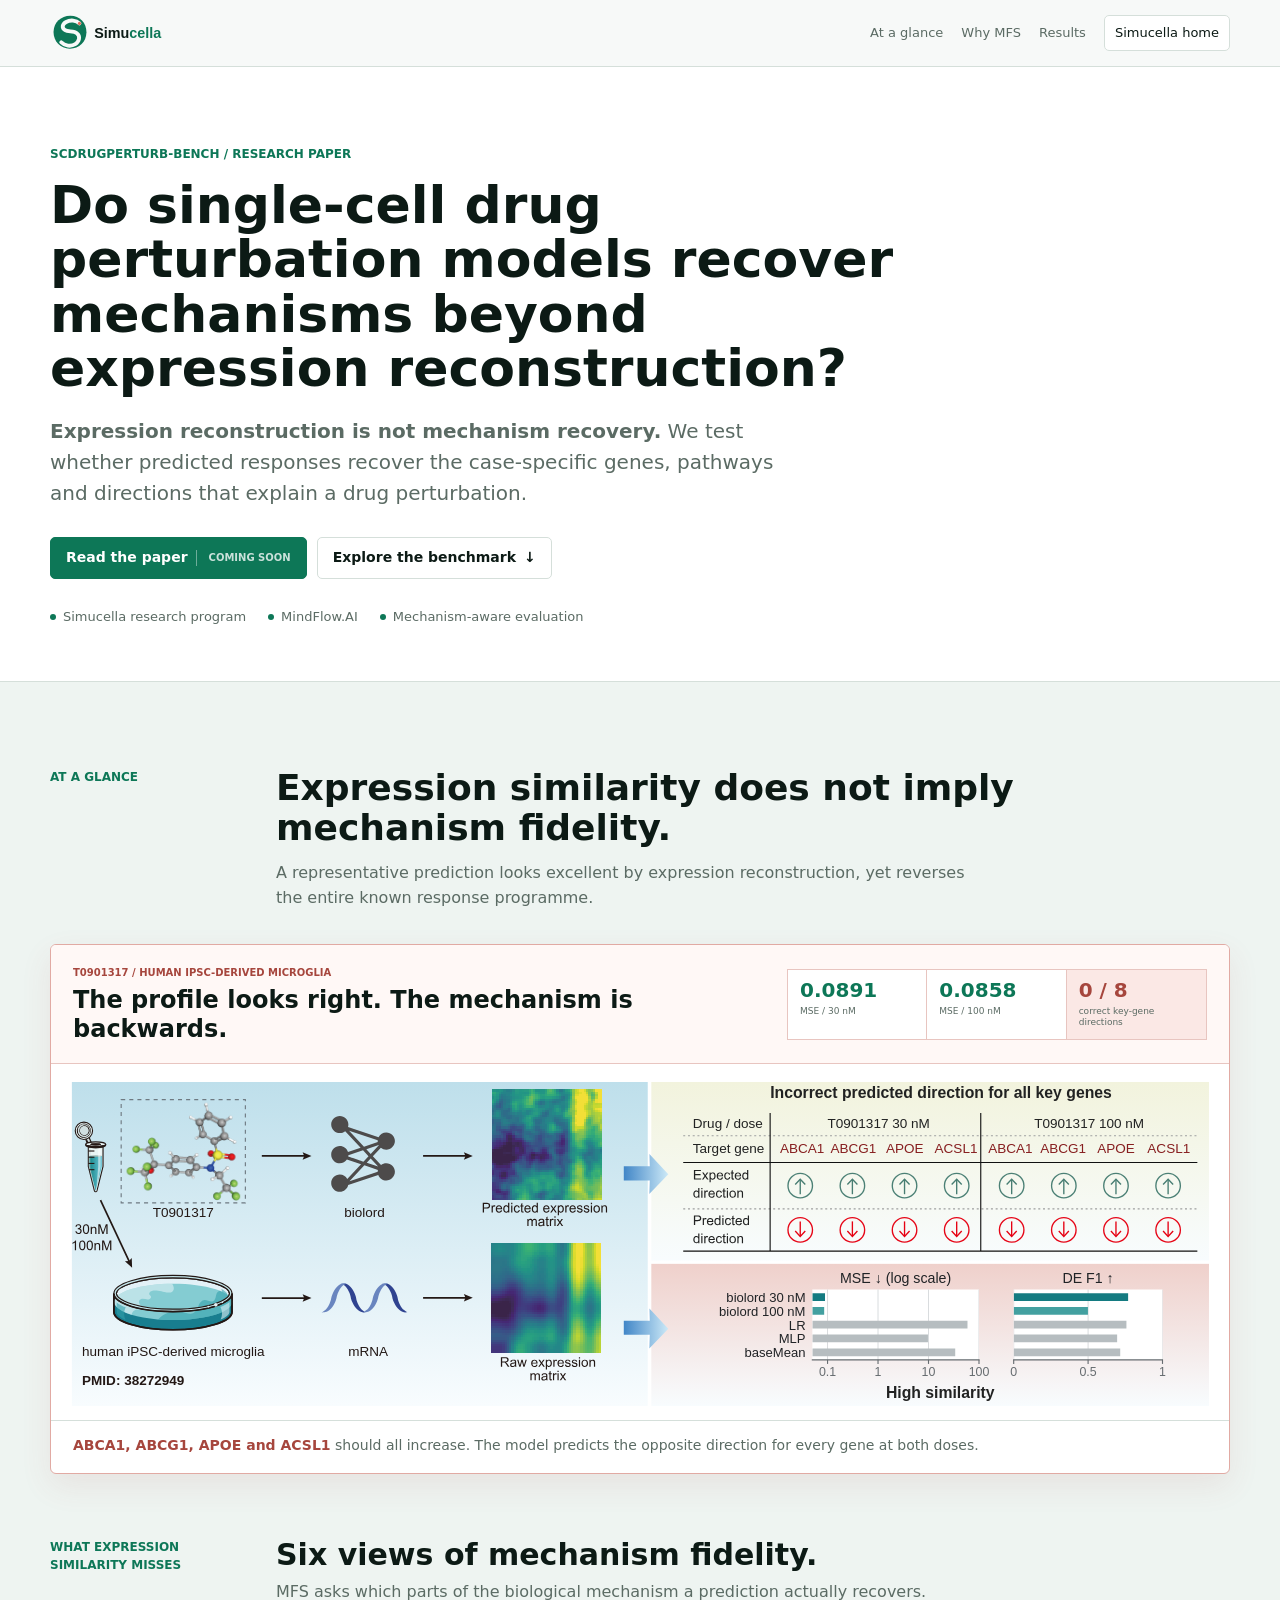
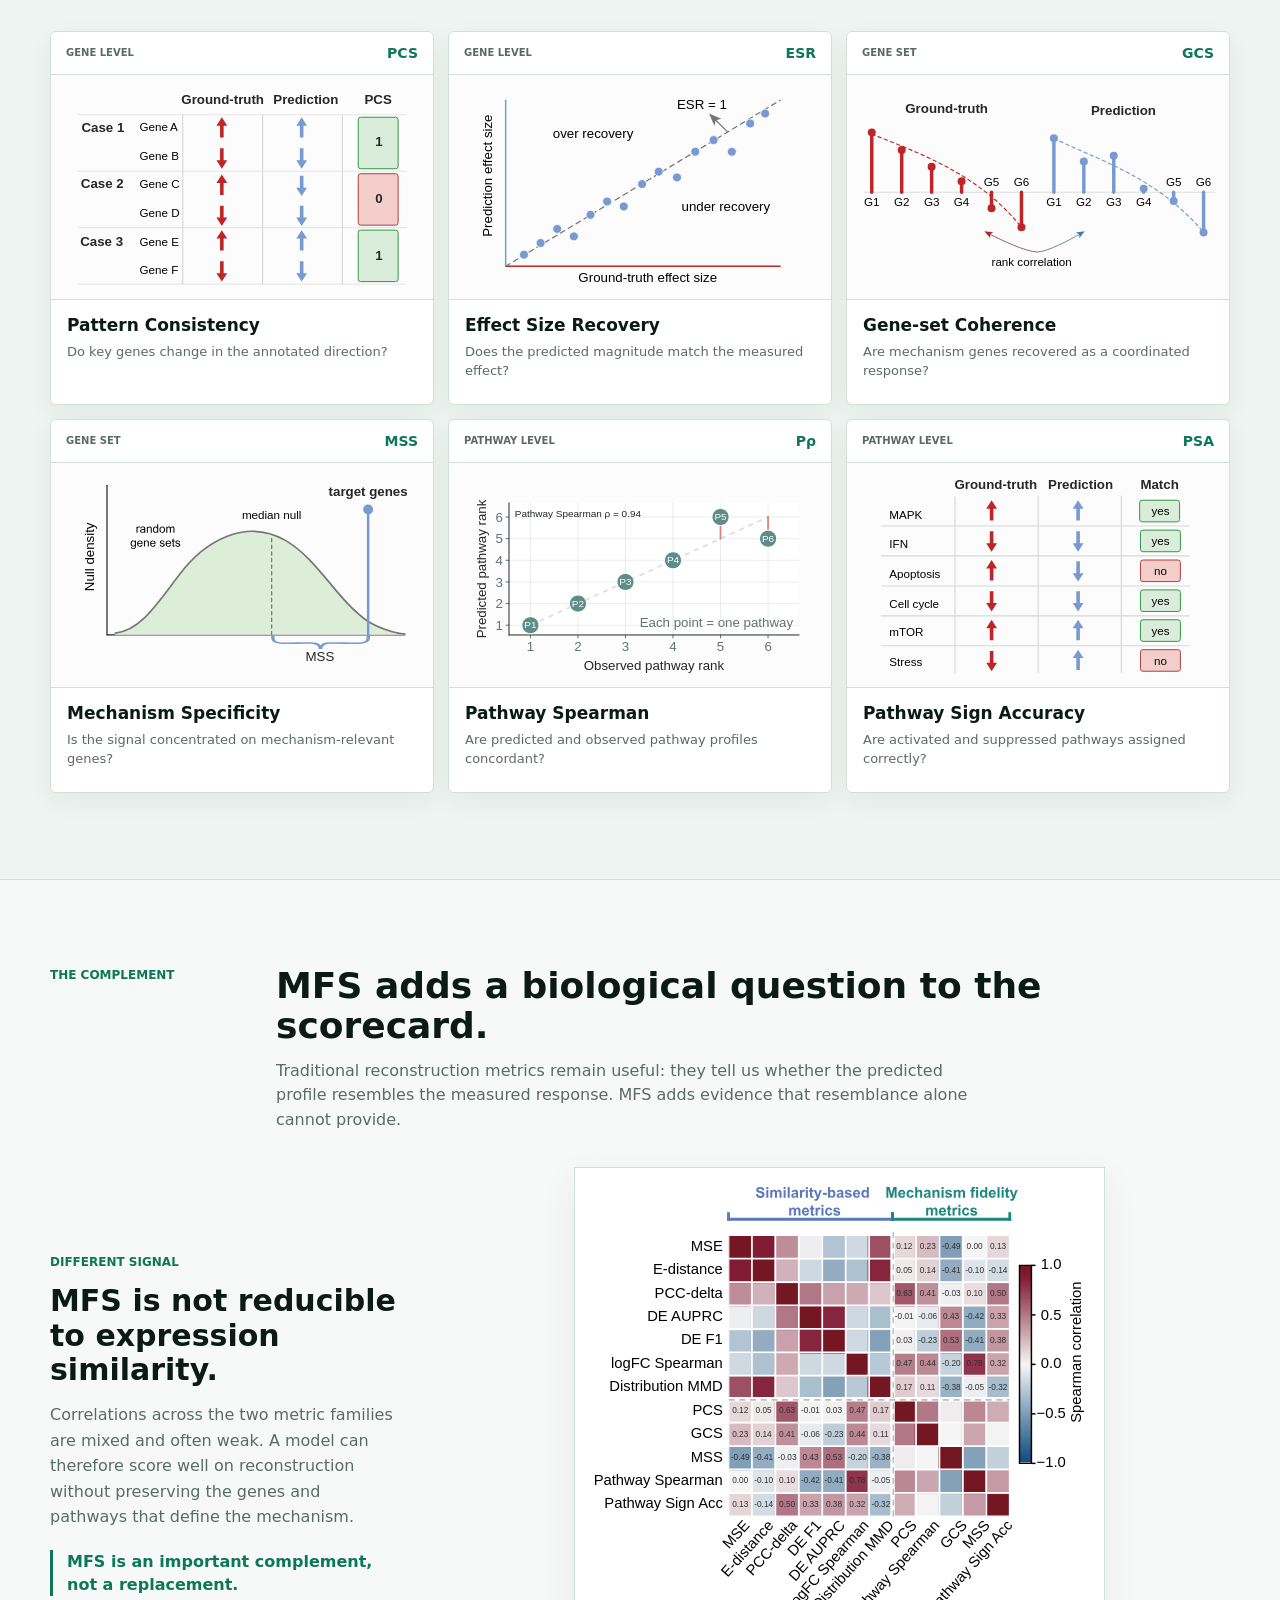
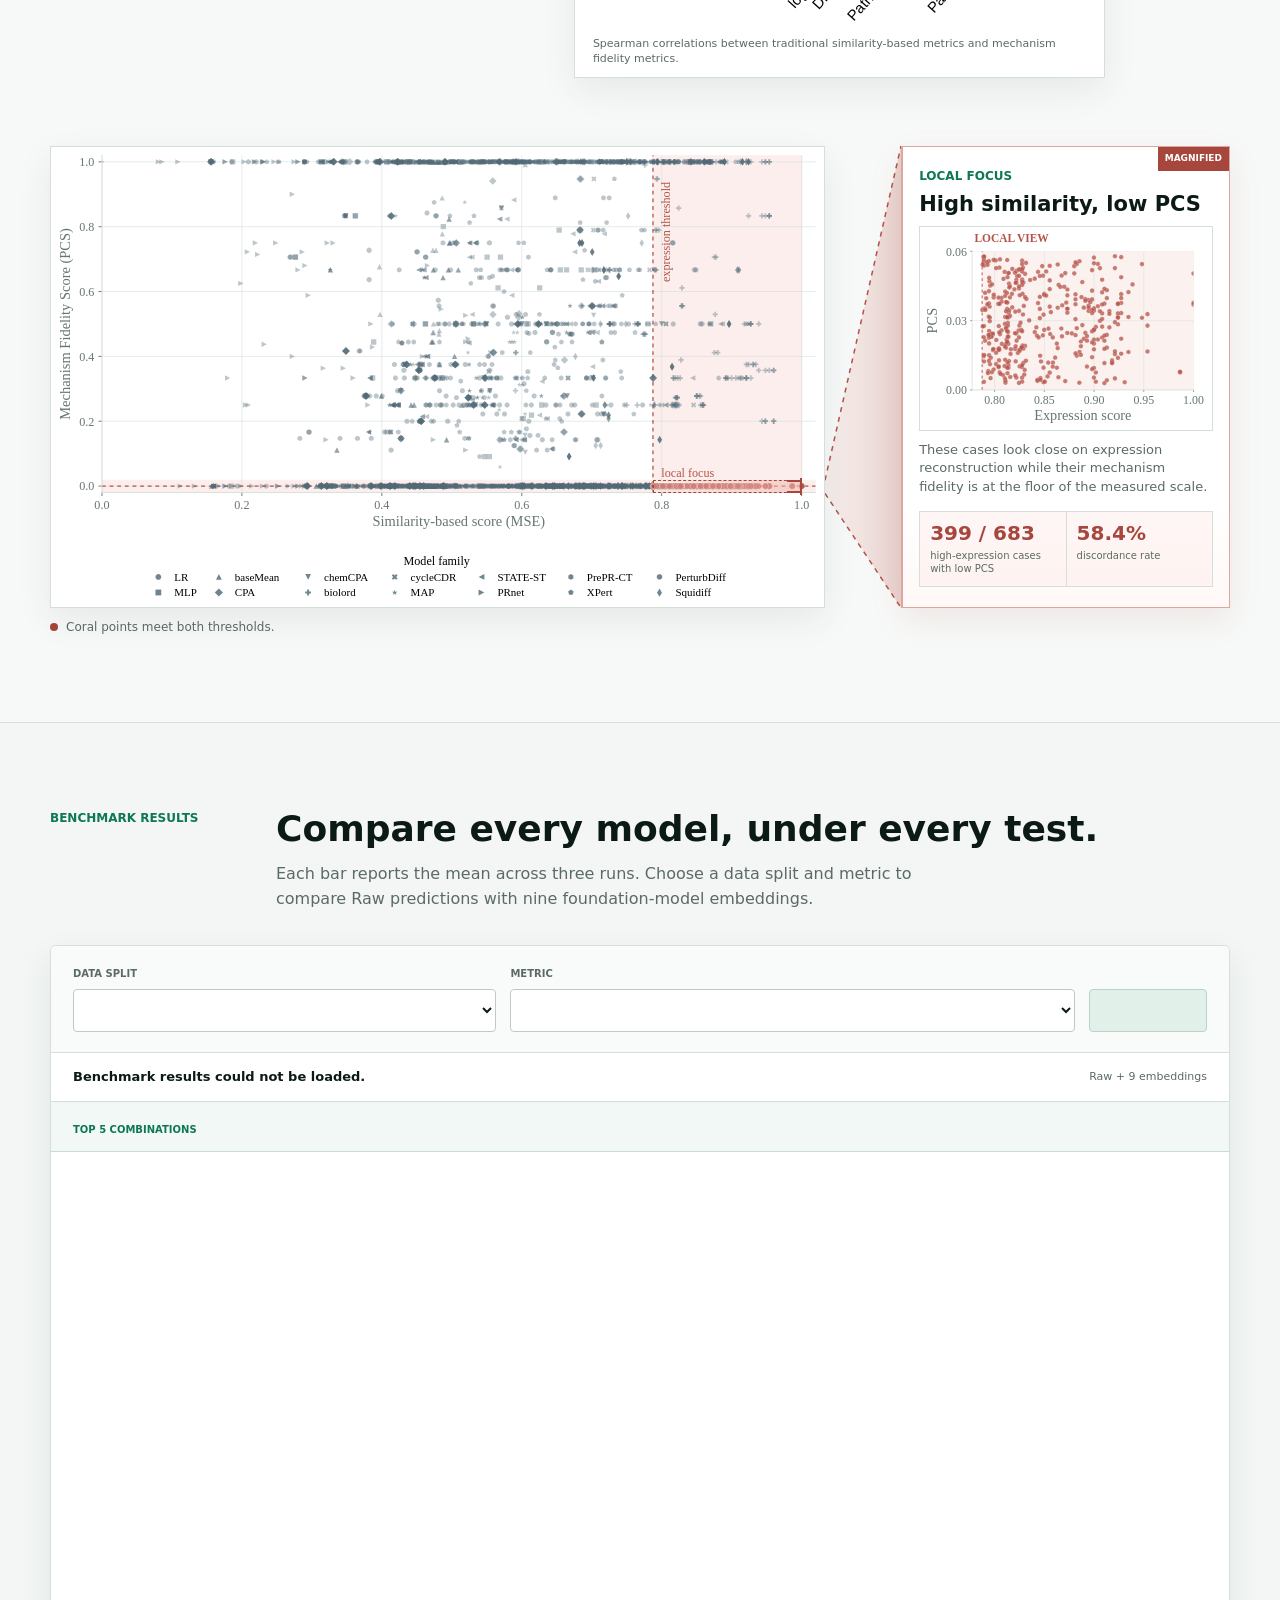
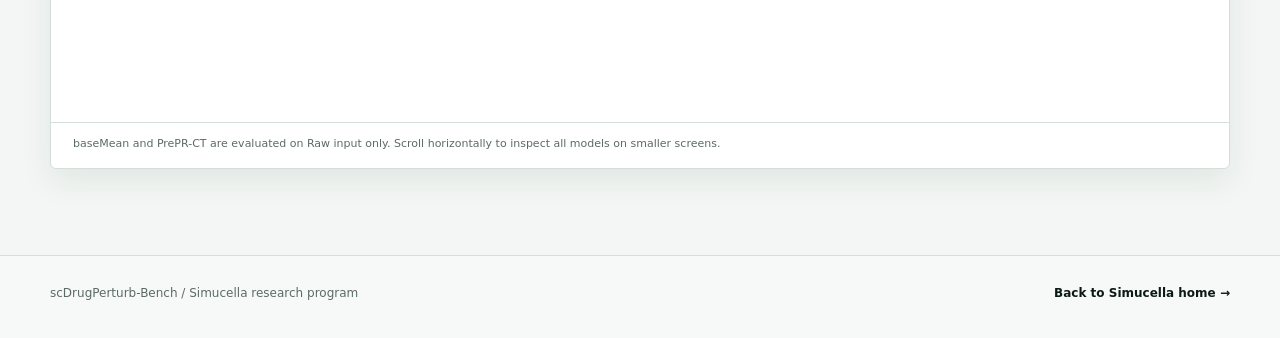
==== paper.html @ fc34762f "Update benchmark data sources" ====
<!doctype html>
<html lang="en">
<head>
  <meta charset="utf-8">
  <meta name="viewport" content="width=device-width, initial-scale=1">
  <meta name="description" content="scDrugPerturb-Bench tests whether single-cell drug perturbation models recover mechanisms beyond expression reconstruction.">
  <meta property="og:title" content="scDrugPerturb-Bench | Simucella">
  <meta property="og:description" content="Expression reconstruction is not mechanism recovery.">
  <meta property="og:image" content="assets/pcs-mse-main.png">
  <title>scDrugPerturb-Bench | Simucella</title>
  <link rel="stylesheet" href="paper.css?v=20260812-2">
</head>
<body>
  <a class="paper-skip" href="#paper-main">Skip to content</a>
  <header class="paper-header">
    <nav class="paper-nav" aria-label="Paper navigation">
      <a class="paper-brand" href="index.html"><img class="paper-logo" src="assets/simucella-logo.svg" alt="Simucella"></a>
      <button class="paper-menu" type="button" aria-label="Open navigation" aria-expanded="false"><span></span></button>
      <div class="paper-nav-links">
        <a href="#benchmark">At a glance</a>
        <a href="#complement">Why MFS</a>
        <a href="#results">Results</a>
        <a class="paper-home" href="index.html">Simucella home</a>
      </div>
    </nav>
  </header>

  <main id="paper-main">
    <section class="paper-hero">
      <div class="paper-hero-inner">
        <div class="paper-eyebrow">scDrugPerturb-Bench / Research paper</div>
        <h1>Do single-cell drug perturbation models recover mechanisms beyond expression reconstruction?</h1>
        <p class="paper-deck"><strong>Expression reconstruction is not mechanism recovery.</strong> We test whether predicted responses recover the case-specific genes, pathways and directions that explain a drug perturbation.</p>
        <div class="paper-hero-actions">
          <span class="paper-action paper-action-primary paper-action-pending" aria-disabled="true"><span>Read the paper</span><small>Coming soon</small></span>
          <a class="paper-action" href="#benchmark">Explore the benchmark <span aria-hidden="true">&darr;</span></a>
        </div>
        <div class="paper-hero-meta" aria-label="Project metadata"><span>Simucella research program</span><span>MindFlow.AI</span><span>Mechanism-aware evaluation</span></div>
      </div>
    </section>

    <section class="paper-section paper-section-alt" id="benchmark">
      <div class="paper-container">
        <div class="paper-section-head">
          <div class="paper-kicker">At a glance</div>
          <div><h2>Expression similarity does not imply mechanism fidelity.</h2><p>A representative prediction looks excellent by expression reconstruction, yet reverses the entire known response programme.</p></div>
        </div>
        <article class="paper-case-study">
          <div class="paper-case-verdict">
            <div><span class="paper-case-label">T0901317 / human iPSC-derived microglia</span><h3>The profile looks right. The mechanism is backwards.</h3></div>
            <div class="paper-case-numbers" aria-label="Case metrics">
              <div><strong>0.0891</strong><span>MSE / 30 nM</span></div>
              <div><strong>0.0858</strong><span>MSE / 100 nM</span></div>
              <div class="paper-case-failure"><strong>0 / 8</strong><span>correct key-gene directions</span></div>
            </div>
          </div>
          <div class="paper-case-media paper-case-media-wide"><img src="assets/case.svg?v=20260812-4" alt="T0901317 case study showing low MSE despite reversed predictions for ABCA1, ABCG1, APOE and ACSL1 at two doses." loading="eager"></div>
          <div class="paper-case-media-mobile" aria-hidden="true">
            <svg viewBox="0 0 225 142.8707" role="img"><image href="assets/case.svg?v=20260812-4" width="504.8356" height="142.8707"/></svg>
            <svg viewBox="220 0 284.8356 79" role="img"><image href="assets/case.svg?v=20260812-4" width="504.8356" height="142.8707"/></svg>
            <svg viewBox="220 72 284.8356 70.8707" role="img"><image href="assets/case.svg?v=20260812-4" width="504.8356" height="142.8707"/></svg>
          </div>
          <p class="paper-case-conclusion"><strong>ABCA1, ABCG1, APOE and ACSL1</strong> should all increase. The model predicts the opposite direction for every gene at both doses.</p>
        </article>
        <div class="paper-metric-intro">
          <span class="paper-kicker">What expression similarity misses</span>
          <div><h2>Six views of mechanism fidelity.</h2><p>MFS asks which parts of the biological mechanism a prediction actually recovers.</p></div>
        </div>
        <div class="paper-metric-grid" aria-label="Mechanism Fidelity Score components">
          <article class="paper-metric-card">
            <div class="paper-metric-head"><span>Gene level</span><strong>PCS</strong></div>
            <div class="paper-metric-figure"><img src="assets/PCS.svg?v=20260813-1" alt="Principle diagram for Pattern Consistency Score." loading="eager"></div>
            <div class="paper-metric-copy"><h3>Pattern Consistency</h3><p>Do key genes change in the annotated direction?</p></div>
          </article>
          <article class="paper-metric-card">
            <div class="paper-metric-head"><span>Gene level</span><strong>ESR</strong></div>
            <div class="paper-metric-figure"><img src="assets/ESR.svg?v=20260813-1" alt="Principle diagram for Effect Size Recovery." loading="eager"></div>
            <div class="paper-metric-copy"><h3>Effect Size Recovery</h3><p>Does the predicted magnitude match the measured effect?</p></div>
          </article>
          <article class="paper-metric-card">
            <div class="paper-metric-head"><span>Gene set</span><strong>GCS</strong></div>
            <div class="paper-metric-figure"><img src="assets/GCS.svg?v=20260813-1" alt="Principle diagram for Gene-set Coherence Score." loading="eager"></div>
            <div class="paper-metric-copy"><h3>Gene-set Coherence</h3><p>Are mechanism genes recovered as a coordinated response?</p></div>
          </article>
          <article class="paper-metric-card">
            <div class="paper-metric-head"><span>Gene set</span><strong>MSS</strong></div>
            <div class="paper-metric-figure"><img src="assets/MSS.svg?v=20260813-1" alt="Principle diagram for Mechanism Specificity Score." loading="lazy"></div>
            <div class="paper-metric-copy"><h3>Mechanism Specificity</h3><p>Is the signal concentrated on mechanism-relevant genes?</p></div>
          </article>
          <article class="paper-metric-card">
            <div class="paper-metric-head"><span>Pathway level</span><strong>P&rho;</strong></div>
            <div class="paper-metric-figure"><img src="assets/Pathway_Sign_Accuracy.svg?v=20260813-1" alt="Principle diagram for Pathway Spearman correlation." loading="lazy"></div>
            <div class="paper-metric-copy"><h3>Pathway Spearman</h3><p>Are predicted and observed pathway profiles concordant?</p></div>
          </article>
          <article class="paper-metric-card">
            <div class="paper-metric-head"><span>Pathway level</span><strong>PSA</strong></div>
            <div class="paper-metric-figure"><img src="assets/Pathway_Spearman.svg?v=20260813-1" alt="Principle diagram for Pathway Sign Accuracy." loading="lazy"></div>
            <div class="paper-metric-copy"><h3>Pathway Sign Accuracy</h3><p>Are activated and suppressed pathways assigned correctly?</p></div>
          </article>
        </div>
      </div>
    </section>

    <section class="paper-section" id="complement">
      <div class="paper-container">
        <div class="paper-section-head"><div class="paper-kicker">The complement</div><div><h2>MFS adds a biological question to the scorecard.</h2><p>Traditional reconstruction metrics remain useful: they tell us whether the predicted profile resembles the measured response. MFS adds evidence that resemblance alone cannot provide.</p></div></div>
        <div class="paper-correlation-evidence">
          <div class="paper-correlation-copy">
            <span class="paper-kicker">Different signal</span>
            <h3>MFS is not reducible to expression similarity.</h3>
            <p>Correlations across the two metric families are mixed and often weak. A model can therefore score well on reconstruction without preserving the genes and pathways that define the mechanism.</p>
            <strong>MFS is an important complement, not a replacement.</strong>
          </div>
          <figure class="paper-correlation-figure">
            <img src="assets/fig2c.svg?v=20260812-1" alt="Spearman correlation matrix comparing seven similarity-based metrics with five mechanism fidelity metrics." loading="eager">
            <figcaption>Spearman correlations between traditional similarity-based metrics and mechanism fidelity metrics.</figcaption>
          </figure>
        </div>
        <div class="paper-argument-visual">
          <div class="paper-chart-column">
            <div class="paper-chart-stage">
              <img src="assets/pcs-mse-main.svg" alt="Scatter plot of MSE-derived expression similarity against Mechanism Fidelity Score, with a highlighted high-similarity and low-PCS region." loading="eager">
              <div class="paper-focus-source" aria-hidden="true"></div>
            </div>
          </div>
          <svg class="paper-zoom-connector paper-zoom-connector-wide" viewBox="0 0 76 420" preserveAspectRatio="none" aria-hidden="true">
            <defs><linearGradient id="zoomBridgeWide" x1="0" y1="0" x2="1" y2="0"><stop offset="0" stop-color="#f2b8af" stop-opacity=".16"/><stop offset="1" stop-color="#b65349" stop-opacity=".24"/></linearGradient></defs>
            <path d="M0 304 L76 0 L76 420 L0 316 Z" fill="url(#zoomBridgeWide)"/>
            <path d="M0 304 L76 0 M0 316 L76 420" fill="none" stroke="#b65349" stroke-width="1.5" stroke-dasharray="5 5" vector-effect="non-scaling-stroke"/>
          </svg>
          <svg class="paper-zoom-connector paper-zoom-connector-stacked" viewBox="0 0 420 66" preserveAspectRatio="none" aria-hidden="true">
            <defs><linearGradient id="zoomBridgeStacked" x1="0" y1="0" x2="0" y2="1"><stop offset="0" stop-color="#f2b8af" stop-opacity=".16"/><stop offset="1" stop-color="#b65349" stop-opacity=".24"/></linearGradient></defs>
            <path d="M327 0 L0 66 L420 66 L408 0 Z" fill="url(#zoomBridgeStacked)"/>
            <path d="M327 0 L0 66 M408 0 L420 66" fill="none" stroke="#b65349" stroke-width="1.5" stroke-dasharray="6 6" vector-effect="non-scaling-stroke"/>
          </svg>
          <aside class="paper-zoom-panel" id="pcs-mse-zoom" aria-label="Local focus view">
            <div class="paper-zoom-head"><div><span class="paper-kicker">Local focus</span><h3>High similarity, low PCS</h3></div></div>
            <img src="assets/pcs-mse-zoom.svg?v=20260811-2" alt="Local view of the highlighted high-similarity and low-PCS cases." loading="lazy">
            <p>These cases look close on expression reconstruction while their mechanism fidelity is at the floor of the measured scale.</p>
            <div class="paper-zoom-metrics" aria-label="Discordance summary">
              <div><strong>399 / 683</strong><span>high-expression cases with low PCS</span></div>
              <div><strong>58.4%</strong><span>discordance rate</span></div>
            </div>
          </aside>
        </div>
        <div class="paper-chart-note"><span class="paper-dot" aria-hidden="true"></span><span>Coral points meet both thresholds.</span></div>
      </div>
    </section>

    <section class="paper-section paper-results-section" id="results">
      <div class="paper-container">
        <div class="paper-section-head">
          <div class="paper-kicker">Benchmark results</div>
          <div><h2>Compare every model, under every test.</h2><p>Each bar reports the mean across three runs. Choose a data split and metric to compare Raw predictions with nine foundation-model embeddings.</p></div>
        </div>
        <div class="paper-results-shell">
          <div class="paper-results-toolbar" aria-label="Benchmark chart controls">
            <label class="paper-results-field" for="paper-results-split"><span>Data split</span><select id="paper-results-split"></select></label>
            <label class="paper-results-field" for="paper-results-metric"><span>Metric</span><select id="paper-results-metric"></select></label>
            <div class="paper-results-direction" id="paper-results-direction" aria-live="polite"></div>
          </div>
          <div class="paper-results-meta">
            <p id="paper-results-status">Loading benchmark results&hellip;</p>
            <span>Raw + 9 embeddings</span>
          </div>
          <div class="paper-results-ranking" aria-live="polite">
            <span class="paper-results-ranking-label">Top 5 combinations</span>
            <ol id="paper-results-top-five"></ol>
          </div>
          <div class="paper-results-scroll" tabindex="0" aria-label="Scrollable benchmark chart">
            <div class="paper-results-chart"><canvas id="paper-results-canvas" role="img" aria-label="Benchmark results grouped bar chart"></canvas></div>
          </div>
          <p class="paper-results-note">baseMean and PrePR-CT are evaluated on Raw input only. Scroll horizontally to inspect all models on smaller screens.</p>
        </div>
      </div>
    </section>
  </main>

  <footer class="paper-footer"><div class="paper-container paper-footer-inner"><span>scDrugPerturb-Bench / Simucella research program</span><a href="index.html">Back to Simucella home &rarr;</a></div></footer>
  <script src="assets/vendor/chart.umd.js"></script>
  <script src="assets/benchmark-results.js"></script>
  <script src="paper.js?v=20260813-5"></script>
</body>
</html>
---- paper.css ----
:root { color-scheme: light; --bg:#f7f9f8; --surface:#fff; --ink:#0c1a15; --muted:#5b6b64; --line:#d5dfda; --green:#0d7757; --green-soft:#e1f0e9; --blue:#2459b8; --blue-soft:#e7efff; --amber:#996000; --amber-soft:#fff1d2; --coral:#a6463d; --coral-soft:#fbe8e5; --shadow:0 12px 32px rgba(23,48,39,.08); }
* { box-sizing:border-box; }
html { scroll-behavior:smooth; }
body { margin:0; background:var(--bg); color:var(--ink); font-family:Inter,ui-sans-serif,system-ui,-apple-system,BlinkMacSystemFont,"Segoe UI",sans-serif; font-size:16px; line-height:1.55; letter-spacing:0; }
img { max-width:100%; }
a { color:inherit; }
button { font:inherit; }
.paper-skip { position:absolute; left:16px; top:-60px; z-index:50; padding:10px 14px; background:var(--ink); color:#fff; border-radius:4px; }
.paper-skip:focus { top:12px; }
.paper-header { position:sticky; top:0; z-index:20; background:rgba(247,249,248,.96); border-bottom:1px solid var(--line); backdrop-filter:blur(12px); }
.paper-nav { width:min(100% - 48px,1180px); min-height:66px; margin:0 auto; display:flex; align-items:center; justify-content:space-between; gap:24px; }
.paper-brand { display:inline-flex; align-items:center; gap:10px; text-decoration:none; white-space:nowrap; }
.paper-logo { display:block; width:auto; height:42px; }
.paper-mark { width:31px; height:31px; display:grid; place-items:center; background:var(--green); color:var(--bg); border-radius:6px; font-weight:700; }
.paper-brand strong { font-size:17px; font-weight:500; }
.paper-brand small { display:block; color:var(--muted); font-size:11px; }
.paper-nav-links { display:flex; align-items:center; gap:18px; color:var(--muted); font-size:13px; }
.paper-nav-links a { text-decoration:none; }
.paper-nav-links a:hover,.paper-nav-links a:focus-visible { color:var(--green); }
.paper-home { border:1px solid var(--line); padding:7px 10px; border-radius:5px; color:var(--ink)!important; background:var(--surface); }
.paper-menu { display:none; width:40px; height:36px; border:1px solid var(--line); border-radius:5px; background:var(--surface); color:var(--ink); cursor:pointer; }
.paper-menu span,.paper-menu::before,.paper-menu::after { content:""; display:block; width:16px; height:1px; margin:3px auto; background:currentColor; }
.paper-hero { border-bottom:1px solid var(--line); background:var(--surface); }
.paper-hero-inner { width:min(100% - 48px,1180px); margin:0 auto; padding:78px 0 54px; }
.paper-eyebrow,.paper-kicker { color:var(--green); font-size:12px; font-weight:700; text-transform:uppercase; }
.paper-hero h1 { max-width:920px; margin:14px 0 20px; font-size:52px; line-height:1.05; font-weight:550; }
.paper-deck { max-width:760px; margin:0; color:var(--muted); font-size:20px; line-height:1.55; }
.paper-hero-actions { display:flex; flex-wrap:wrap; gap:10px; margin-top:28px; }
.paper-action { min-height:42px; display:inline-flex; align-items:center; gap:8px; padding:0 15px; border:1px solid var(--line); border-radius:5px; background:var(--surface); color:var(--ink); text-decoration:none; font-size:14px; font-weight:600; }
.paper-action:hover,.paper-action:focus-visible { border-color:var(--green); color:var(--green); }
.paper-action-primary { border-color:var(--green); background:var(--green); color:#fff; }
.paper-action-primary:hover,.paper-action-primary:focus-visible { background:#096148; color:#fff; }
.paper-action-pending { min-width:190px; justify-content:space-between; cursor:default; }
.paper-action-pending small { padding-left:12px; border-left:1px solid rgba(255,255,255,.4); color:rgba(255,255,255,.78); font-size:10px; font-weight:700; text-transform:uppercase; }
.paper-action-pending:hover { border-color:var(--green); background:var(--green); color:#fff; }
.paper-hero-meta { display:flex; flex-wrap:wrap; gap:8px 22px; margin-top:28px; color:var(--muted); font-size:13px; }
.paper-hero-meta span { display:inline-flex; align-items:center; gap:7px; }
.paper-hero-meta span::before { content:""; width:6px; height:6px; border-radius:50%; background:var(--green); }
.paper-container { width:min(100% - 48px,1180px); margin:0 auto; }
.paper-section { padding:86px 0; border-bottom:1px solid var(--line); }
.paper-section-alt { background:#eef4f1; }
.paper-section-head { display:grid; grid-template-columns:190px minmax(0,1fr); gap:36px; align-items:start; margin-bottom:34px; }
.paper-section-head h2 { margin:0; font-size:36px; line-height:1.12; font-weight:550; }
.paper-section-head p { max-width:700px; margin:12px 0 0; color:var(--muted); }
.paper-case-study { overflow:hidden; border:1px solid #e1aaa3; border-radius:6px; background:var(--surface); box-shadow:0 12px 32px rgba(166,70,61,.09); }
.paper-case-verdict { display:flex; align-items:center; justify-content:space-between; gap:28px; padding:20px 22px; border-bottom:1px solid #e8c5c0; background:#fff8f6; }
.paper-case-label { display:block; color:var(--coral); font-size:10px; font-weight:750; text-transform:uppercase; }
.paper-case-verdict h3 { margin:5px 0 0; font-size:24px; line-height:1.2; font-weight:600; }
.paper-case-numbers { display:grid; grid-template-columns:repeat(3,minmax(92px,1fr)); border:1px solid #e8c5c0; }
.paper-case-numbers > div { min-width:0; padding:10px 12px; border-right:1px solid #e8c5c0; background:#fff; }
.paper-case-numbers > div:last-child { border-right:0; }
.paper-case-numbers strong { display:block; color:var(--green); font-size:20px; line-height:1; font-weight:650; }
.paper-case-numbers span { display:block; margin-top:6px; color:var(--muted); font-size:9px; line-height:1.25; }
.paper-case-numbers .paper-case-failure { background:var(--coral-soft); }
.paper-case-numbers .paper-case-failure strong { color:var(--coral); }
.paper-case-media { padding:18px 20px 14px; background:#fff; }
.paper-case-media img { display:block; width:100%; height:auto; }
.paper-case-media-mobile { display:none; }
.paper-case-conclusion { margin:0; padding:14px 22px 16px; border-top:1px solid var(--line); color:var(--muted); font-size:14px; }
.paper-case-conclusion strong { color:var(--coral); }
.paper-metric-intro { display:grid; grid-template-columns:190px minmax(0,1fr); gap:36px; align-items:start; margin:64px 0 26px; }
.paper-metric-intro h2 { margin:0; font-size:30px; line-height:1.15; font-weight:550; }
.paper-metric-intro p { margin:8px 0 0; color:var(--muted); }
.paper-metric-grid { display:grid; grid-template-columns:repeat(3,minmax(0,1fr)); gap:14px; }
.paper-metric-card { min-width:0; display:flex; flex-direction:column; overflow:hidden; border:1px solid var(--line); border-radius:6px; background:var(--surface); box-shadow:0 8px 24px rgba(23,48,39,.055); }
.paper-metric-head { min-height:43px; display:flex; align-items:center; justify-content:space-between; gap:12px; padding:0 15px; border-bottom:1px solid var(--line); }
.paper-metric-head span { color:var(--muted); font-size:10px; font-weight:700; text-transform:uppercase; }
.paper-metric-head strong { color:var(--green); font-size:14px; line-height:1; }
.paper-metric-figure { height:224px; display:grid; place-items:center; overflow:hidden; padding:10px 14px; background:#fbfcfb; }
.paper-metric-figure img { display:block; width:100%; height:100%; object-fit:contain; }
.paper-metric-copy { min-height:105px; padding:15px 16px 17px; border-top:1px solid var(--line); }
.paper-metric-copy h3 { margin:0; font-size:17px; line-height:1.25; font-weight:600; }
.paper-metric-copy p { margin:7px 0 0; color:var(--muted); font-size:13px; line-height:1.45; }
.paper-correlation-evidence { display:grid; grid-template-columns:minmax(250px,.62fr) minmax(0,1.38fr); gap:48px; align-items:center; margin-bottom:68px; }
.paper-correlation-copy h3 { max-width:410px; margin:10px 0 14px; font-size:30px; line-height:1.16; font-weight:550; }
.paper-correlation-copy p { max-width:430px; margin:0; color:var(--muted); font-size:16px; line-height:1.6; }
.paper-correlation-copy strong { display:block; max-width:430px; margin-top:20px; padding-left:14px; border-left:3px solid var(--green); color:var(--green); font-size:16px; line-height:1.45; }
.paper-correlation-figure { width:68%; min-width:500px; justify-self:center; margin:0; padding:16px 18px 11px; border:1px solid var(--line); background:#fff; box-shadow:var(--shadow); }
.paper-correlation-figure img { display:block; width:100%; max-height:620px; object-fit:contain; }
.paper-correlation-figure figcaption { margin-top:10px; color:var(--muted); font-size:11px; line-height:1.4; }
.paper-lead { max-width:760px; color:var(--muted); font-size:18px; }
.paper-lead strong { color:var(--ink); }
.paper-stats { display:grid; grid-template-columns:repeat(6,minmax(0,1fr)); border-top:1px solid var(--line); border-left:1px solid var(--line); }
.paper-stat { min-height:118px; padding:18px; border-right:1px solid var(--line); border-bottom:1px solid var(--line); background:rgba(255,255,255,.58); }
.paper-stat strong { display:block; color:var(--green); font-size:30px; line-height:1; font-weight:600; }
.paper-stat span { display:block; margin-top:10px; color:var(--muted); font-size:12px; line-height:1.35; }
.paper-figure { position:relative; margin:0; border:1px solid var(--line); background:#fff; box-shadow:var(--shadow); }
.paper-figure img { width:100%; display:block; height:auto; }
.paper-figure figcaption { padding:11px 14px 13px; color:var(--muted); font-size:12px; line-height:1.4; }
.paper-figure-button { position:absolute; top:10px; right:10px; z-index:1; width:34px; height:34px; display:grid; place-items:center; border:1px solid rgba(12,26,21,.16); border-radius:5px; background:rgba(255,255,255,.92); color:var(--ink); cursor:pointer; font-size:21px; line-height:1; }
.paper-figure-button:hover,.paper-figure-button:focus-visible { color:var(--green); border-color:var(--green); }
.paper-figure-grid { display:grid; grid-template-columns:repeat(2,minmax(0,1fr)); gap:18px; }
.paper-figure-grid-wide { grid-template-columns:repeat(3,minmax(0,1fr)); }
.paper-figure-grid-wide .paper-figure:first-child { grid-column:span 2; }
.paper-figure-wide { margin-top:18px; }
.paper-figure-tall img { aspect-ratio:1 / 1.25; object-fit:contain; background:#fff; }
.paper-split { display:grid; grid-template-columns:minmax(0,.88fr) minmax(0,1.12fr); gap:36px; align-items:start; }
.paper-split-reverse { grid-template-columns:minmax(0,1.12fr) minmax(0,.88fr); }
.paper-callout { padding:24px; border-left:3px solid var(--green); background:var(--green-soft); }
.paper-callout strong { display:block; font-size:21px; line-height:1.25; }
.paper-callout p { margin:10px 0 0; color:var(--muted); }
.paper-gene-list { display:flex; flex-wrap:wrap; gap:8px; margin-top:20px; }
.paper-gene-list span { padding:5px 8px; border-radius:4px; background:var(--coral-soft); color:var(--coral); font-size:13px; font-weight:700; }
.paper-note { margin:17px 0 0; color:var(--muted); font-size:13px; }
.paper-facts { display:grid; grid-template-columns:repeat(2,minmax(0,1fr)); gap:12px; margin-top:24px; }
.paper-fact { padding:16px; border:1px solid var(--line); background:var(--surface); }
.paper-fact strong { display:block; color:var(--blue); font-size:25px; line-height:1; }
.paper-fact span { display:block; margin-top:8px; color:var(--muted); font-size:12px; }
.paper-result-list { display:grid; gap:14px; margin:22px 0 0; padding:0; list-style:none; }
.paper-result-list li { position:relative; padding-left:20px; color:var(--muted); }
.paper-result-list li::before { content:""; position:absolute; left:0; top:.62em; width:7px; height:7px; border-radius:50%; background:var(--blue); }
.paper-result-list strong { color:var(--ink); }
.paper-tabs { display:flex; gap:8px; margin-bottom:20px; }
.paper-tab { border:1px solid var(--line); border-radius:5px; padding:9px 13px; background:var(--surface); color:var(--muted); cursor:pointer; font-weight:600; }
.paper-tab[aria-selected="true"] { border-color:var(--green); background:var(--green); color:#fff; }
.paper-tab-panel[hidden] { display:none; }
.paper-landscape { display:grid; grid-template-columns:1fr 1fr; gap:18px; }
.paper-landscape .paper-figure:last-child { grid-column:1 / -1; }
.paper-pending { display:inline-flex; align-items:center; min-height:30px; padding:0 9px; border-radius:4px; background:var(--amber-soft); color:var(--amber); font-size:12px; font-weight:700; }
.paper-limitations { display:grid; grid-template-columns:repeat(3,minmax(0,1fr)); gap:1px; border:1px solid var(--line); background:var(--line); }
.paper-limitation { padding:18px; background:var(--surface); }
.paper-limitation h3 { margin:0 0 8px; font-size:16px; }
.paper-limitation p { margin:0; color:var(--muted); font-size:13px; }
.paper-resources { display:grid; grid-template-columns:repeat(3,minmax(0,1fr)); gap:16px; }
.paper-resource { display:flex; flex-direction:column; gap:12px; min-height:150px; padding:20px; border:1px solid var(--line); background:var(--surface); }
.paper-resource h3 { margin:0; font-size:17px; }
.paper-resource p { margin:0; color:var(--muted); font-size:13px; }
.paper-resource .paper-pending { align-self:flex-start; margin-top:auto; }
.paper-resource a { align-self:flex-start; color:var(--blue); font-size:13px; font-weight:700; }
.paper-citation { margin-top:20px; padding:20px; overflow-x:auto; background:#12251e; color:#dff7ec; font-family:ui-monospace,SFMono-Regular,Menlo,Consolas,monospace; font-size:13px; line-height:1.6; }
.paper-footer { padding:28px 0 36px; color:var(--muted); font-size:12px; }
.paper-footer-inner { display:flex; justify-content:space-between; gap:20px; }
.paper-footer a { color:var(--ink); text-decoration:none; font-weight:600; }
.paper-dialog { width:min(96vw,1380px); max-height:92vh; padding:0; border:1px solid var(--line); background:#fff; box-shadow:0 24px 70px rgba(0,0,0,.28); }
.paper-dialog::backdrop { background:rgba(8,20,15,.78); }
.paper-dialog-inner { position:relative; max-height:92vh; overflow:auto; padding:18px; }
.paper-dialog img { display:block; width:100%; height:auto; }
.paper-dialog figcaption { margin-top:12px; color:var(--muted); font-size:13px; }
.paper-dialog-close { position:sticky; float:right; top:0; z-index:2; width:38px; height:38px; border:1px solid var(--line); border-radius:5px; background:#fff; cursor:pointer; font-size:24px; line-height:1; }
.paper-argument-visual { display:grid; grid-template-columns:minmax(0,1.65fr) 76px minmax(260px,.7fr); gap:0; align-items:stretch; }
.paper-chart-column { min-width:0; display:flex; }
.paper-chart-stage { position:relative; width:100%; overflow:hidden; border:1px solid var(--line); background:#fff; box-shadow:var(--shadow); }
.paper-chart-stage img { display:block; width:100%; height:auto; }
.paper-focus-source { position:absolute; left:77.88%; right:2.89%; bottom:24.87%; height:2.68%; border:1.5px dashed var(--coral); background:linear-gradient(90deg,rgba(251,232,229,.28),rgba(242,184,175,.55)); color:var(--coral); }
.paper-focus-source::before,.paper-focus-source::after { content:""; position:absolute; right:-1.5px; width:13px; height:13px; border-right:2px solid currentColor; }
.paper-focus-source::before { top:-1.5px; border-top:2px solid currentColor; }
.paper-focus-source::after { bottom:-1.5px; border-bottom:2px solid currentColor; }
.paper-chart-note { display:flex; gap:8px; align-items:flex-start; max-width:calc(100% - 336px); margin-top:11px; color:var(--muted); font-size:12px; line-height:1.45; }
.paper-dot { width:8px; height:8px; margin-top:4px; flex:0 0 auto; border-radius:50%; background:var(--coral); }
.paper-zoom-connector { display:block; width:100%; height:100%; overflow:visible; pointer-events:none; }
.paper-zoom-connector-wide { height:100%; }
.paper-zoom-connector-stacked { display:none; }
.paper-zoom-panel { position:relative; min-width:0; padding:16px; border:1px solid #dca79f; border-left-width:2px; background:linear-gradient(180deg,#fff 0%,#fff 78%,#fff8f6 100%); box-shadow:0 12px 30px rgba(166,70,61,.10); }
.paper-zoom-panel::before { content:"magnified"; position:absolute; top:0; right:0; padding:5px 7px; background:var(--coral); color:#fff; font-size:9px; font-weight:700; text-transform:uppercase; }
.paper-zoom-head { display:flex; justify-content:space-between; gap:12px; align-items:flex-start; margin-bottom:6px; }
.paper-zoom-head h3 { margin:4px 0 0; font-size:21px; line-height:1.15; }
.paper-zoom-panel img { display:block; width:100%; margin:10px 0 4px; border:1px solid var(--line); }
.paper-zoom-panel p { margin:10px 0 0; color:var(--muted); font-size:13px; line-height:1.45; }
.paper-zoom-metrics { display:grid; grid-template-columns:repeat(2,minmax(0,1fr)); margin-top:14px; border-top:1px solid var(--line); border-left:1px solid var(--line); }
.paper-zoom-metrics > div { min-width:0; min-height:70px; padding:11px 10px; border-right:1px solid var(--line); border-bottom:1px solid var(--line); background:rgba(251,232,229,.38); }
.paper-zoom-metrics strong { display:block; color:var(--coral); font-size:20px; line-height:1; font-weight:650; white-space:nowrap; }
.paper-zoom-metrics span { display:block; margin-top:7px; color:var(--muted); font-size:10px; line-height:1.25; }
.paper-complement-grid { border-top:1px solid var(--line); }
.paper-complement-row { display:grid; grid-template-columns:48px minmax(0,1fr) auto; gap:18px; align-items:center; min-height:112px; padding:18px 20px; border-bottom:1px solid var(--line); background:var(--surface); }
.paper-complement-row-accent { background:#f2f8f5; border-left:3px solid var(--green); }
.paper-complement-index { color:var(--muted); font-size:12px; font-weight:700; }
.paper-complement-row h3 { margin:0; font-size:20px; }
.paper-complement-row p { margin:5px 0 0; color:var(--muted); font-size:14px; }
.paper-complement-tag { padding:7px 9px; border:1px solid currentColor; border-radius:4px; font-size:11px; white-space:nowrap; }
.paper-complement-tag-blue { color:var(--blue); background:var(--blue-soft); }
.paper-complement-tag-green { color:var(--green); background:var(--green-soft); }
.paper-complement-tag-neutral { color:var(--muted); background:#f2f4f3; }
.paper-model-evidence { display:grid; grid-template-columns:repeat(3,minmax(0,1fr)); gap:1px; border:1px solid var(--line); background:var(--line); }
.paper-model-callout { min-height:145px; display:flex; flex-direction:column; justify-content:center; padding:22px; background:var(--surface); }
.paper-model-number { color:var(--coral); font-size:31px; font-weight:650; line-height:1; }
.paper-model-callout span:last-child { max-width:230px; margin-top:10px; color:var(--muted); font-size:13px; line-height:1.35; }
.paper-model-note { margin-top:18px; padding:17px 20px; border-left:3px solid var(--coral); background:var(--coral-soft); color:var(--muted); font-size:14px; }
.paper-model-note strong { color:var(--ink); }
.paper-flow { display:flex; flex-wrap:wrap; align-items:center; gap:10px 14px; margin:0 0 28px; color:var(--green); font-size:13px; font-weight:700; text-transform:uppercase; }
.paper-flow i { color:var(--muted); font-size:19px; font-style:normal; }
.paper-results-section { background:#f3f6f4; }
.paper-results-shell { overflow:hidden; border:1px solid var(--line); border-radius:6px; background:var(--surface); box-shadow:var(--shadow); }
.paper-results-toolbar { display:grid; grid-template-columns:minmax(210px,.75fr) minmax(260px,1fr) auto; gap:14px; align-items:end; padding:20px 22px; border-bottom:1px solid var(--line); background:#f9fbfa; }
.paper-results-field { min-width:0; display:grid; gap:7px; }
.paper-results-field span { color:var(--muted); font-size:10px; font-weight:750; text-transform:uppercase; }
.paper-results-field select { width:100%; min-height:43px; padding:0 38px 0 12px; border:1px solid #bfcac5; border-radius:4px; background-color:#fff; color:var(--ink); font:600 14px/1.2 inherit; cursor:pointer; }
.paper-results-field select:hover,.paper-results-field select:focus-visible { border-color:var(--green); outline:none; box-shadow:0 0 0 3px rgba(13,119,87,.12); }
.paper-results-direction { min-width:118px; min-height:43px; display:flex; align-items:center; justify-content:center; padding:0 13px; border:1px solid #b7d4c8; border-radius:4px; background:var(--green-soft); color:var(--green); font-size:11px; font-weight:750; text-transform:uppercase; white-space:nowrap; }
.paper-results-direction[data-direction="lower"] { border-color:#d9c89e; background:var(--amber-soft); color:var(--amber); }
.paper-results-direction[data-direction="target-one"] { border-color:#bfcac5; background:#eef2f0; color:#42554d; }
.paper-results-meta { min-height:49px; display:flex; align-items:center; justify-content:space-between; gap:20px; padding:0 22px; border-bottom:1px solid var(--line); }
.paper-results-meta p { margin:0; color:var(--ink); font-size:13px; font-weight:650; }
.paper-results-meta span { color:var(--muted); font-size:11px; white-space:nowrap; }
.paper-results-ranking { display:grid; grid-template-columns:auto minmax(0,1fr); gap:12px; align-items:start; padding:13px 22px 14px; border-bottom:1px solid #c7ddd3; background:#f2f8f5; }
.paper-results-ranking-label { padding-top:7px; color:var(--green); font-size:10px; font-weight:750; text-transform:uppercase; white-space:nowrap; }
.paper-results-ranking ol { min-width:0; display:flex; flex-wrap:wrap; gap:7px; margin:0; padding:0; list-style:none; counter-reset:top-five; }
.paper-results-ranking li { counter-increment:top-five; min-height:30px; display:flex; align-items:center; gap:5px; padding:4px 8px 4px 6px; border:1px solid #a9cdbd; border-radius:4px; background:#fff; color:var(--muted); font-size:10px; line-height:1.2; }
.paper-results-ranking li::before { content:counter(top-five); width:18px; height:18px; display:grid; place-items:center; flex:0 0 auto; border-radius:50%; background:var(--green); color:#fff; font-size:9px; font-weight:750; }
.paper-results-ranking strong { color:var(--ink); font-size:11px; }
.paper-results-ranking em { color:var(--green); font-style:normal; font-weight:700; }
.paper-results-scroll { width:100%; overflow-x:auto; overflow-y:hidden; overscroll-behavior-inline:contain; scrollbar-color:#9eb0a8 #edf2ef; }
.paper-results-scroll:focus-visible { outline:3px solid rgba(13,119,87,.18); outline-offset:-3px; }
.paper-results-chart { position:relative; width:1780px; height:570px; padding:20px 20px 8px 12px; }
.paper-results-chart canvas { display:block; }
.paper-results-note { margin:0; padding:13px 22px 15px; border-top:1px solid var(--line); color:var(--muted); font-size:11px; line-height:1.5; }
@media (max-width:980px) {
  .paper-nav-links { gap:12px; }
  .paper-hero h1 { font-size:50px; }
  .paper-stats { grid-template-columns:repeat(3,minmax(0,1fr)); }
  .paper-case-verdict { align-items:flex-start; flex-direction:column; }
  .paper-case-numbers { width:100%; }
  .paper-metric-grid { grid-template-columns:repeat(2,minmax(0,1fr)); }
  .paper-correlation-evidence { grid-template-columns:minmax(220px,.55fr) minmax(0,1.45fr); gap:28px; }
  .paper-correlation-figure { width:76%; min-width:440px; }
  .paper-split,.paper-split-reverse { grid-template-columns:1fr; }
  .paper-argument-visual { grid-template-columns:1fr; }
  .paper-chart-column { display:block; }
  .paper-zoom-connector-wide { display:none; }
  .paper-zoom-connector-stacked { display:block; height:66px; }
  .paper-zoom-panel { display:grid; grid-template-columns:minmax(0,1fr) minmax(220px,.75fr); gap:14px; align-items:start; }
  .paper-zoom-head { grid-column:1 / -1; margin-bottom:0; }
  .paper-zoom-panel img { margin:0; }
  .paper-zoom-panel p { grid-column:2; }
  .paper-zoom-metrics { grid-column:1 / -1; }
  .paper-chart-note { max-width:none; }
  .paper-model-evidence { grid-template-columns:1fr; }
  .paper-results-toolbar { grid-template-columns:1fr 1fr; }
  .paper-results-direction { grid-column:1 / -1; justify-self:start; }
  .paper-limitations { grid-template-columns:repeat(2,minmax(0,1fr)); }
}
@media (max-width:720px) {
  .paper-nav,.paper-hero-inner,.paper-container { width:min(100% - 32px,1180px); }
  .paper-nav { min-height:70px; }
  .paper-menu { display:block; }
  .paper-nav-links { position:absolute; top:70px; left:16px; right:16px; display:none; flex-direction:column; align-items:stretch; gap:0; padding:8px; border:1px solid var(--line); background:var(--surface); box-shadow:var(--shadow); }
  .paper-nav-links.is-open { display:flex; }
  .paper-nav-links a { padding:11px 10px; }
  .paper-nav-links .paper-home { text-align:center; }
  .paper-hero-inner { padding:52px 0 38px; }
  .paper-hero h1 { font-size:41px; }
  .paper-deck { font-size:17px; }
  .paper-section { padding:58px 0; }
  .paper-section-head { grid-template-columns:1fr; gap:12px; margin-bottom:24px; }
  .paper-section-head h2 { font-size:30px; }
  .paper-case-verdict { padding:17px 18px; }
  .paper-case-verdict h3 { font-size:21px; }
  .paper-case-numbers { grid-template-columns:repeat(2,minmax(0,1fr)); }
  .paper-case-numbers > div:nth-child(2) { border-right:0; }
  .paper-case-numbers .paper-case-failure { grid-column:1 / -1; border-top:1px solid #e8c5c0; }
  .paper-case-media-wide { display:none; }
  .paper-case-media-mobile { display:grid; gap:10px; padding:14px; background:#fff; }
  .paper-case-media-mobile svg { display:block; width:100%; height:auto; border:1px solid var(--line); background:#fff; }
  .paper-case-conclusion { padding:13px 18px 15px; font-size:13px; }
  .paper-metric-intro { grid-template-columns:1fr; gap:10px; margin:50px 0 22px; }
  .paper-metric-intro h2 { font-size:27px; }
  .paper-metric-grid { grid-template-columns:1fr; }
  .paper-metric-figure { height:226px; }
  .paper-metric-copy { min-height:0; }
  .paper-correlation-evidence { grid-template-columns:1fr; gap:24px; margin-bottom:50px; }
  .paper-correlation-copy h3 { font-size:27px; }
  .paper-correlation-figure { width:100%; min-width:0; padding:14px 12px 10px; }
  .paper-stats { grid-template-columns:repeat(2,minmax(0,1fr)); }
  .paper-figure-grid,.paper-figure-grid-wide,.paper-landscape { grid-template-columns:1fr; }
  .paper-figure-grid-wide .paper-figure:first-child,.paper-landscape .paper-figure:last-child { grid-column:auto; }
  .paper-limitations,.paper-resources { grid-template-columns:1fr; }
  .paper-footer-inner { flex-direction:column; }
  .paper-zoom-panel { display:block; }
  .paper-zoom-head { margin-bottom:6px; }
  .paper-zoom-panel p { margin-top:10px; }
  .paper-complement-row { grid-template-columns:32px minmax(0,1fr); gap:10px 14px; }
  .paper-complement-tag { grid-column:2; justify-self:start; }
  .paper-results-toolbar { grid-template-columns:1fr; padding:17px 16px; }
  .paper-results-direction { grid-column:auto; justify-self:stretch; }
  .paper-results-meta { align-items:flex-start; flex-direction:column; gap:2px; padding:11px 16px; }
  .paper-results-ranking { grid-template-columns:1fr; gap:7px; padding:12px 16px 14px; }
  .paper-results-ranking-label { padding-top:0; }
  .paper-results-ranking ol { flex-wrap:nowrap; overflow-x:auto; padding-bottom:3px; }
  .paper-results-ranking li { flex:0 0 auto; }
  .paper-results-chart { width:1680px; height:520px; }
  .paper-results-note { padding:12px 16px 14px; }
}
@media (max-width:430px) {
  .paper-stat { padding:14px 12px; }
  .paper-stat strong { font-size:25px; }
  .paper-facts { grid-template-columns:1fr; }
  .paper-hero h1 { font-size:35px; }
}
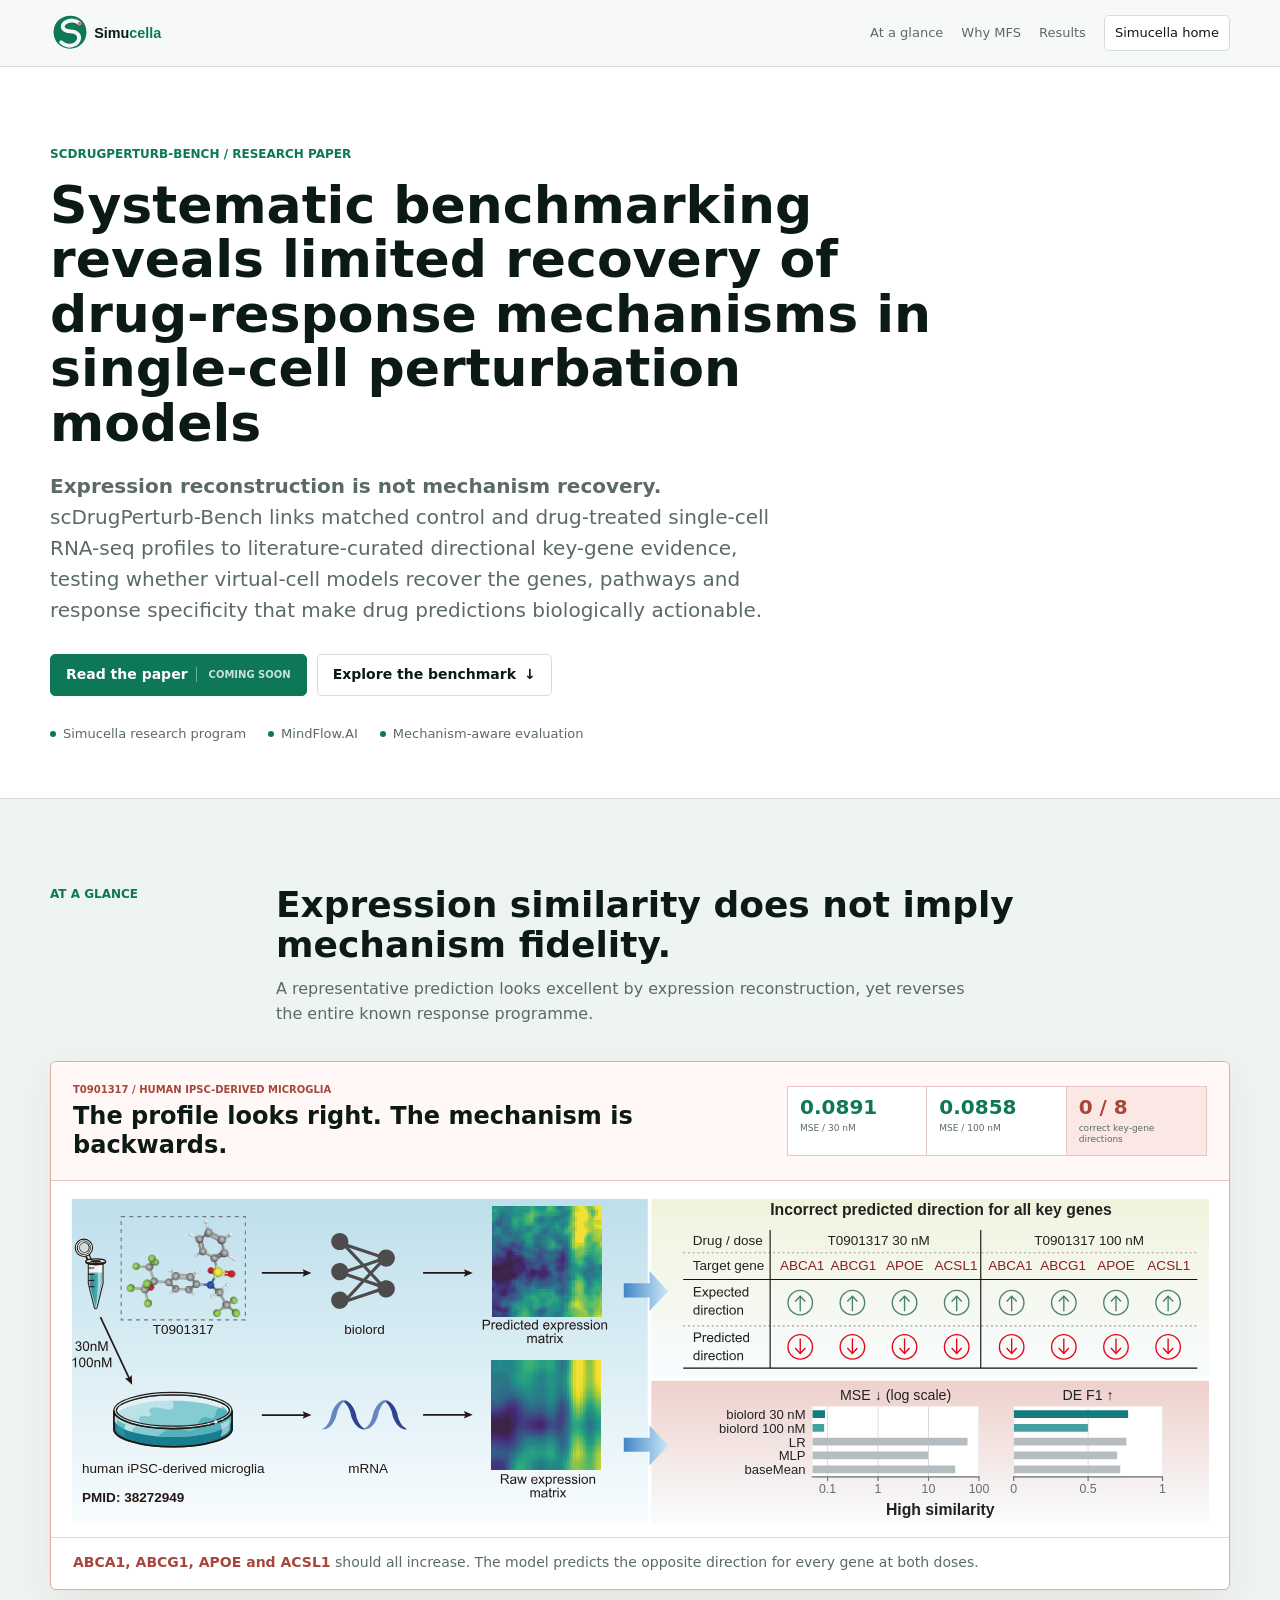
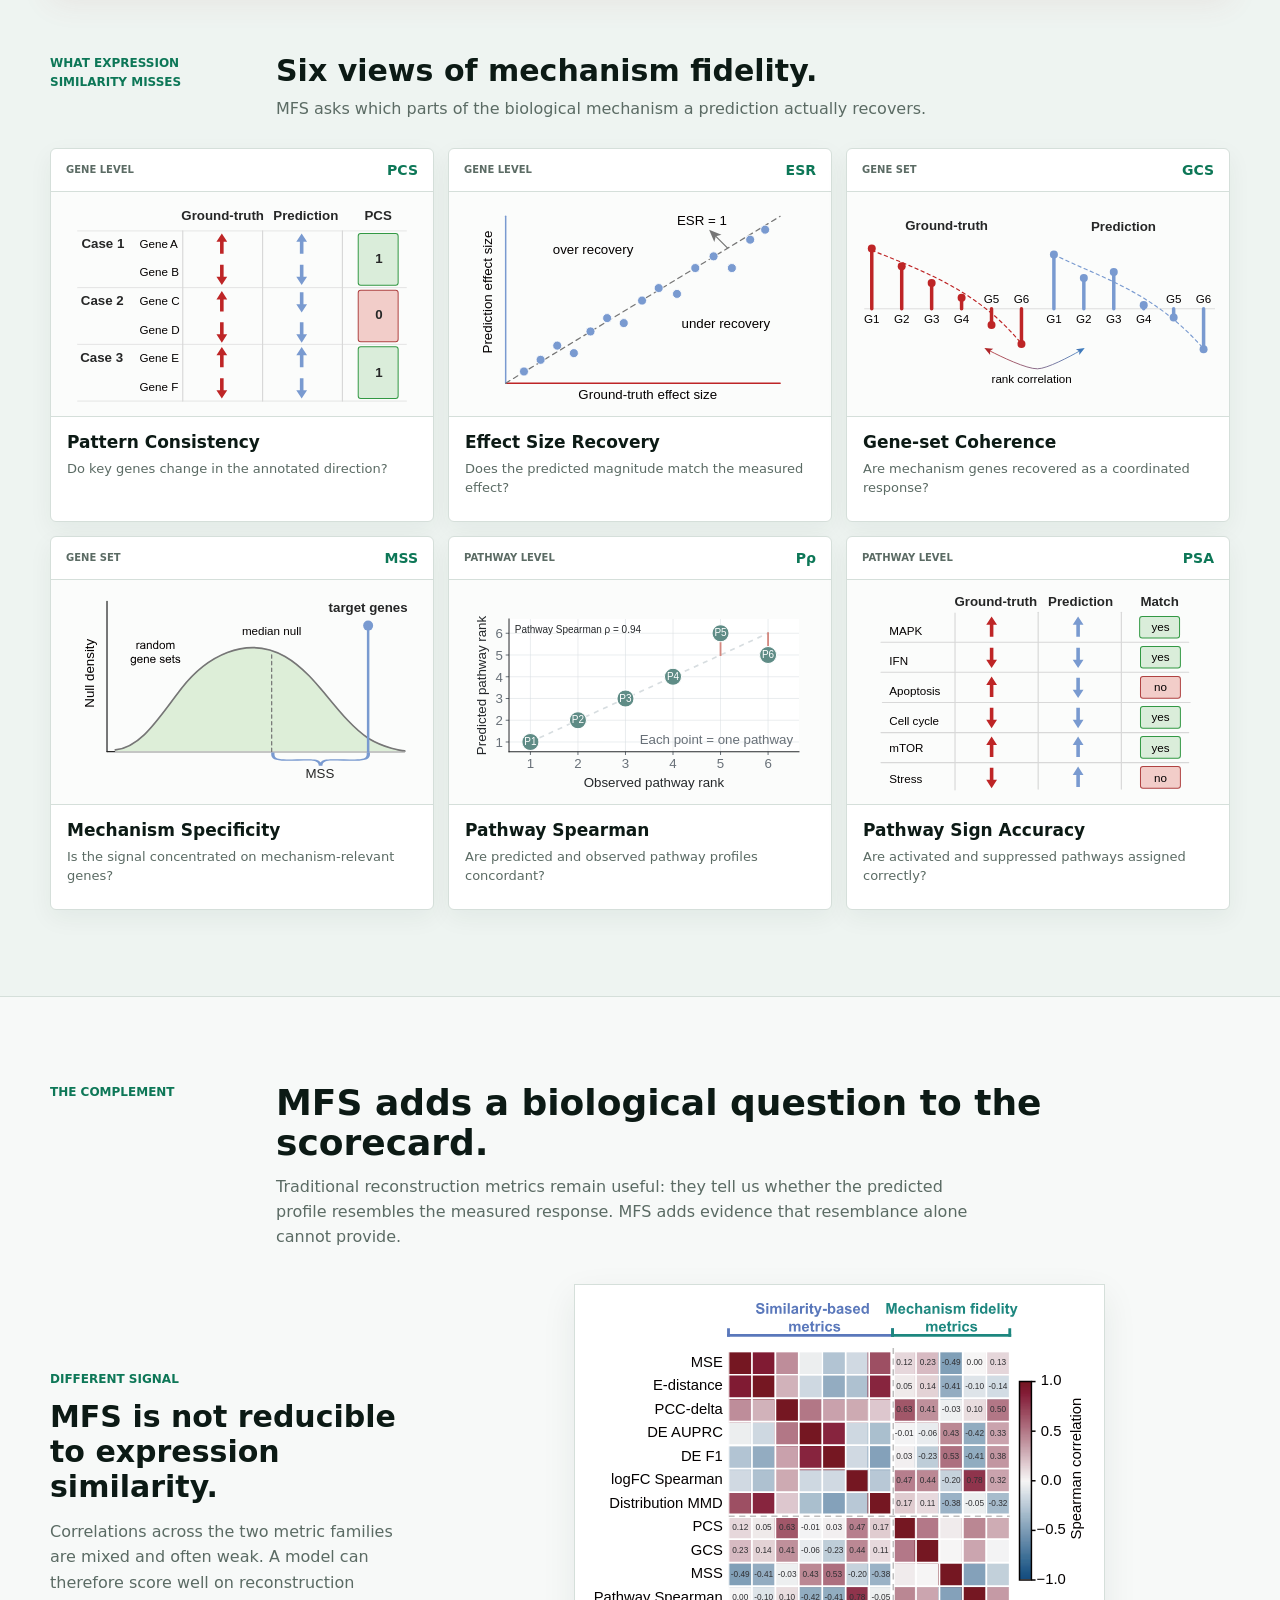
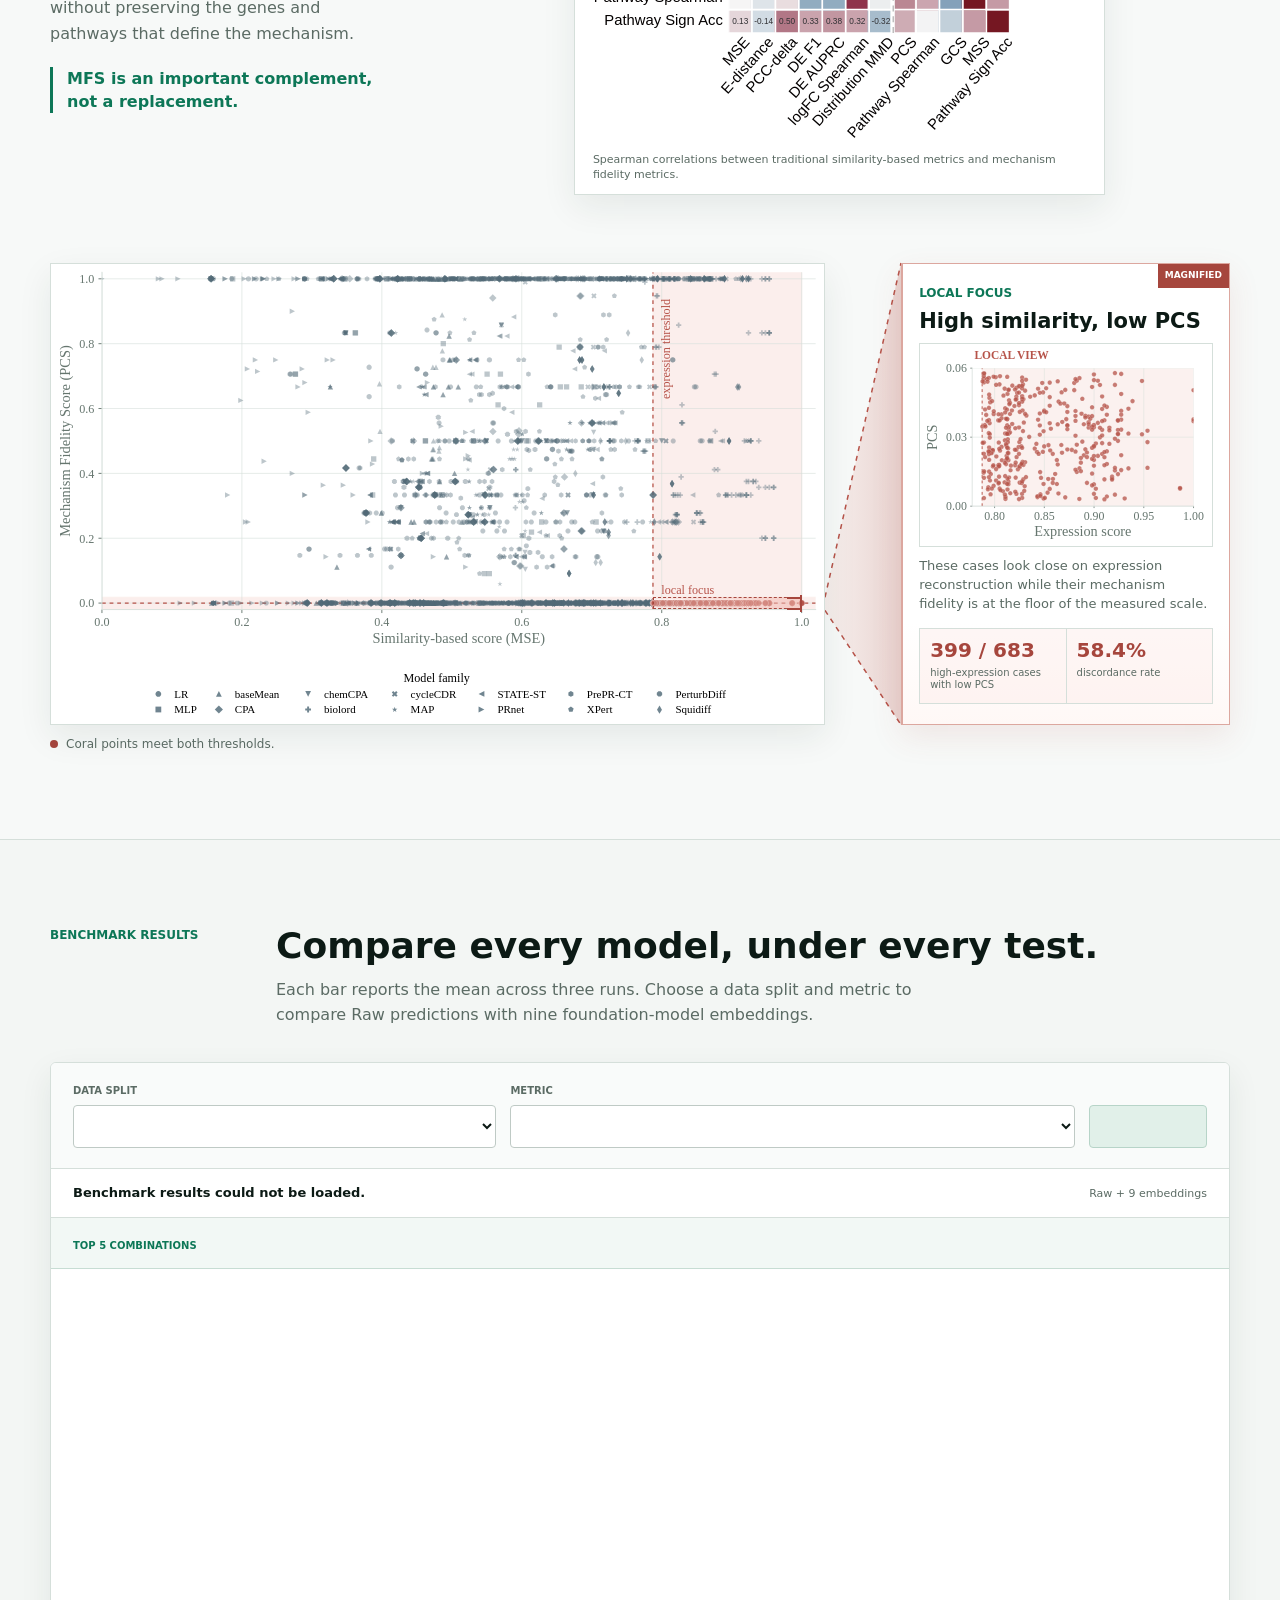
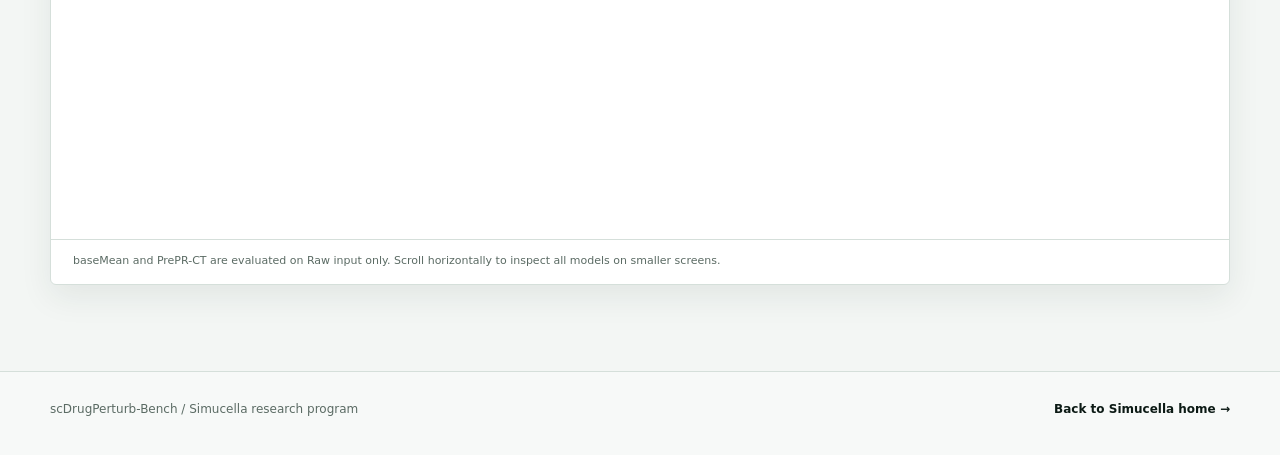
==== commit b90f75fc: "修改主页面，新增scdrugperturb介绍页面" ====
--- a/paper.html
+++ b/paper.html
@@ -3,11 +3,11 @@
 <head>
   <meta charset="utf-8">
   <meta name="viewport" content="width=device-width, initial-scale=1">
-  <meta name="description" content="scDrugPerturb-Bench tests whether single-cell drug perturbation models recover mechanisms beyond expression reconstruction.">
-  <meta property="og:title" content="scDrugPerturb-Bench | Simucella">
-  <meta property="og:description" content="Expression reconstruction is not mechanism recovery.">
+  <meta name="description" content="Systematic benchmarking reveals limited recovery of drug-response mechanisms in single-cell perturbation models.">
+  <meta property="og:title" content="Systematic benchmarking reveals limited recovery of drug-response mechanisms in single-cell perturbation models | Simucella">
+  <meta property="og:description" content="scDrugPerturb-Bench links single-cell drug perturbation profiles to literature-curated mechanism evidence and shows that expression reconstruction is not mechanism recovery.">
   <meta property="og:image" content="assets/pcs-mse-main.png">
-  <title>scDrugPerturb-Bench | Simucella</title>
+  <title>Systematic benchmarking reveals limited recovery of drug-response mechanisms in single-cell perturbation models | Simucella</title>
   <link rel="stylesheet" href="paper.css?v=20260812-2">
 </head>
 <body>
@@ -29,8 +29,8 @@
     <section class="paper-hero">
       <div class="paper-hero-inner">
         <div class="paper-eyebrow">scDrugPerturb-Bench / Research paper</div>
-        <h1>Do single-cell drug perturbation models recover mechanisms beyond expression reconstruction?</h1>
-        <p class="paper-deck"><strong>Expression reconstruction is not mechanism recovery.</strong> We test whether predicted responses recover the case-specific genes, pathways and directions that explain a drug perturbation.</p>
+        <h1>Systematic benchmarking reveals limited recovery of drug-response mechanisms in single-cell perturbation models</h1>
+        <p class="paper-deck"><strong>Expression reconstruction is not mechanism recovery.</strong> scDrugPerturb-Bench links matched control and drug-treated single-cell RNA-seq profiles to literature-curated directional key-gene evidence, testing whether virtual-cell models recover the genes, pathways and response specificity that make drug predictions biologically actionable.</p>
         <div class="paper-hero-actions">
           <span class="paper-action paper-action-primary paper-action-pending" aria-disabled="true"><span>Read the paper</span><small>Coming soon</small></span>
           <a class="paper-action" href="#benchmark">Explore the benchmark <span aria-hidden="true">&darr;</span></a>
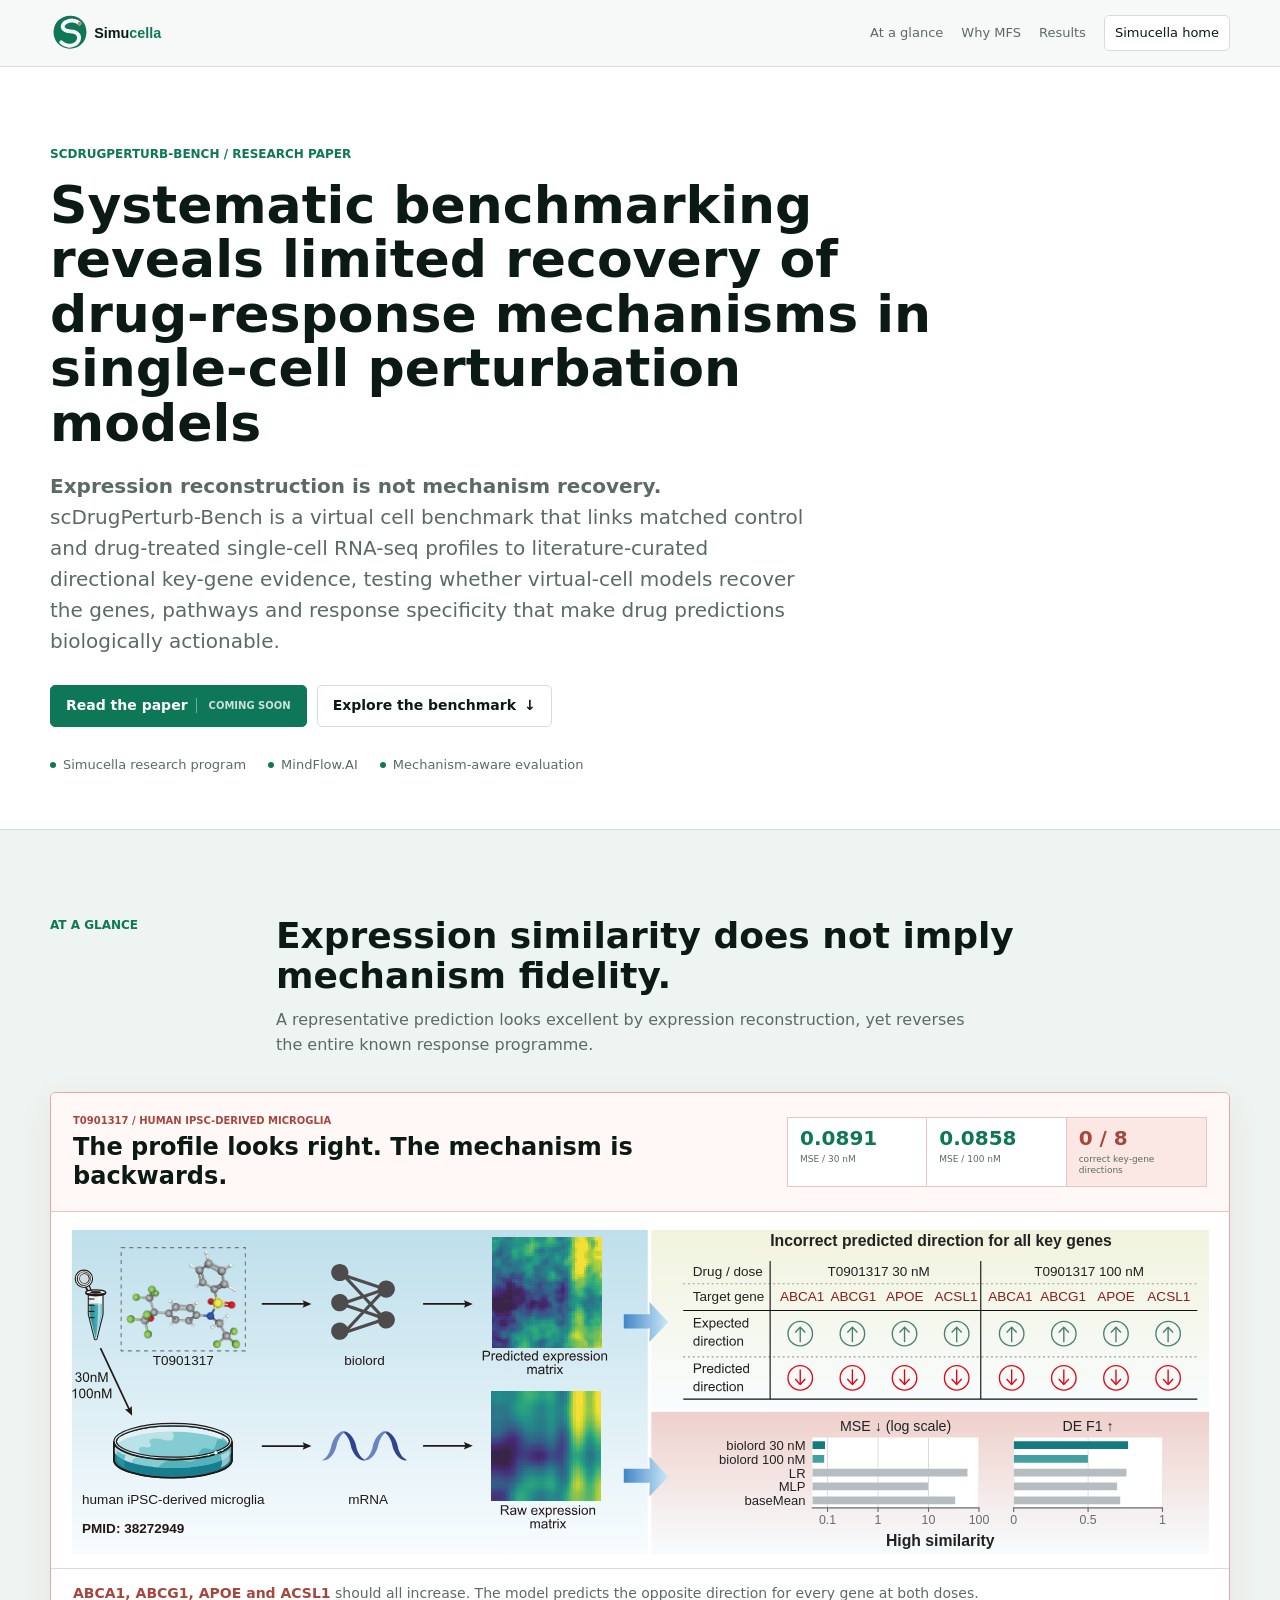
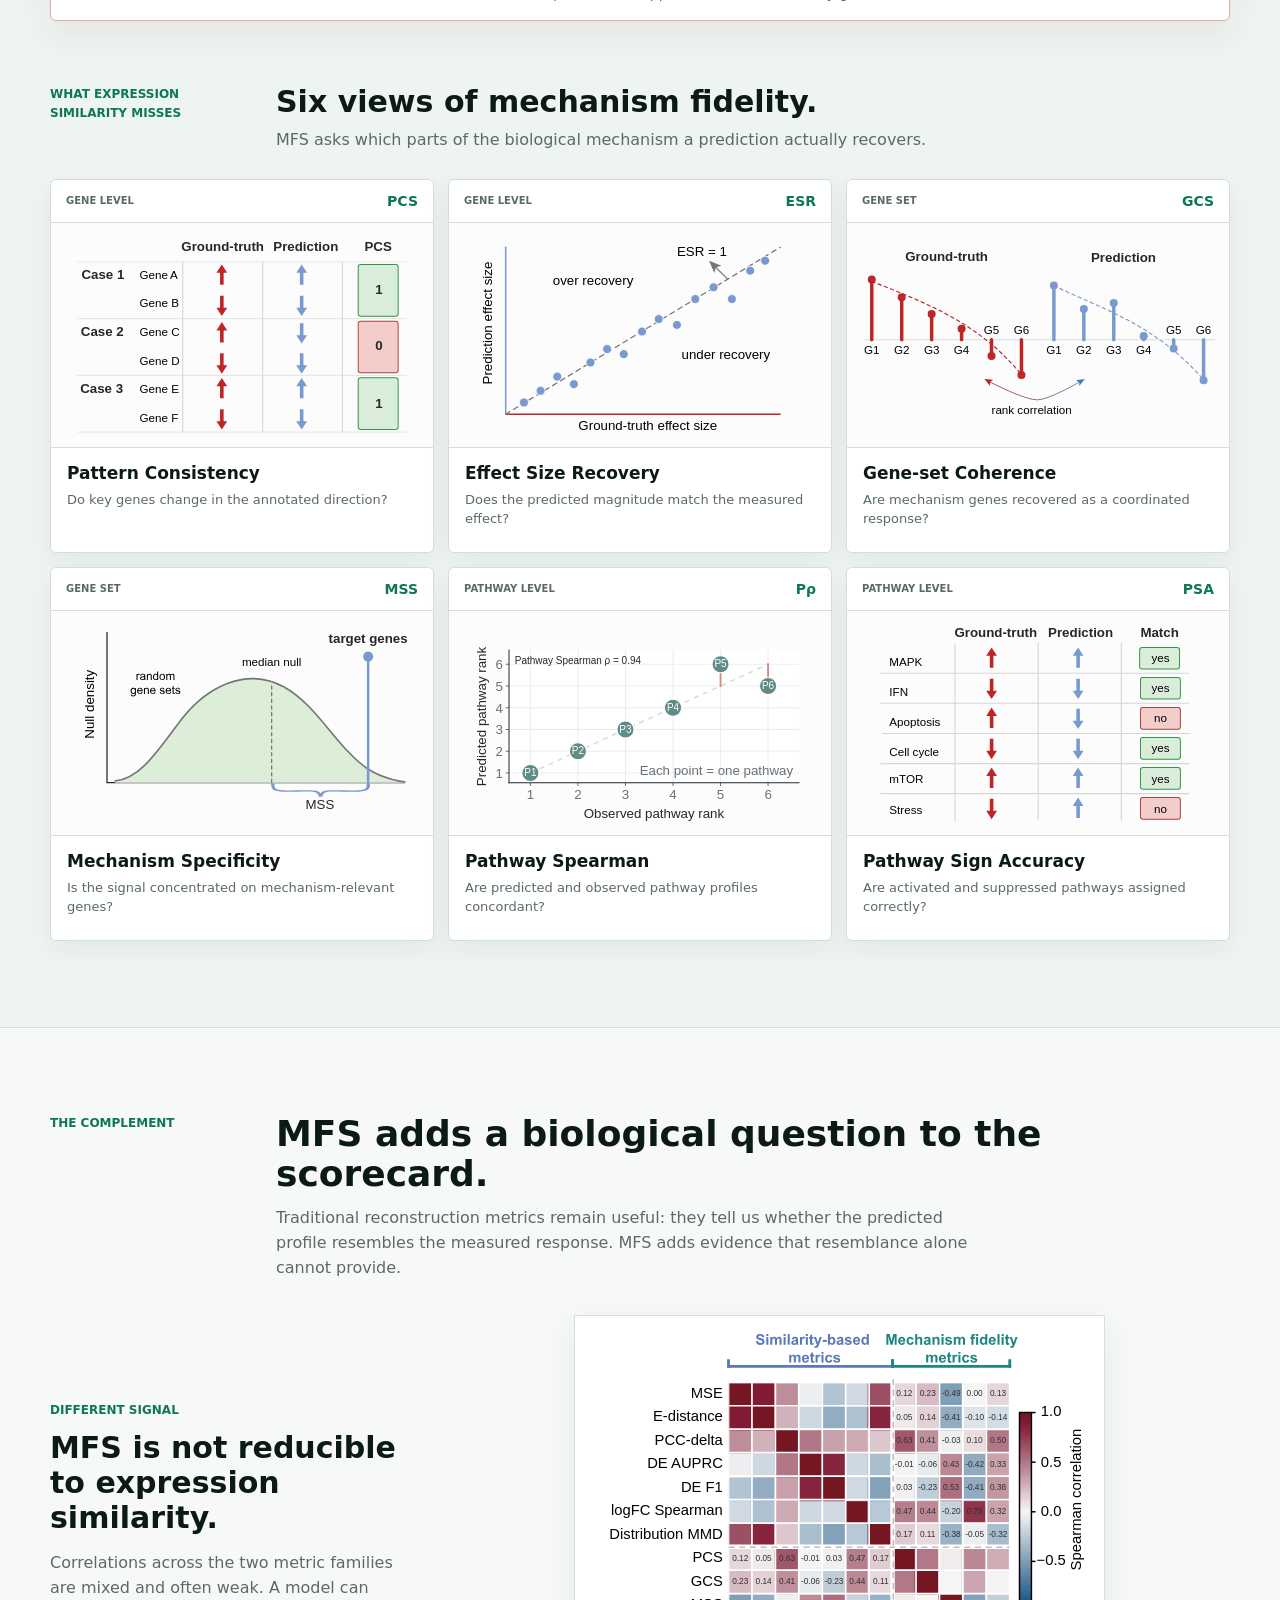
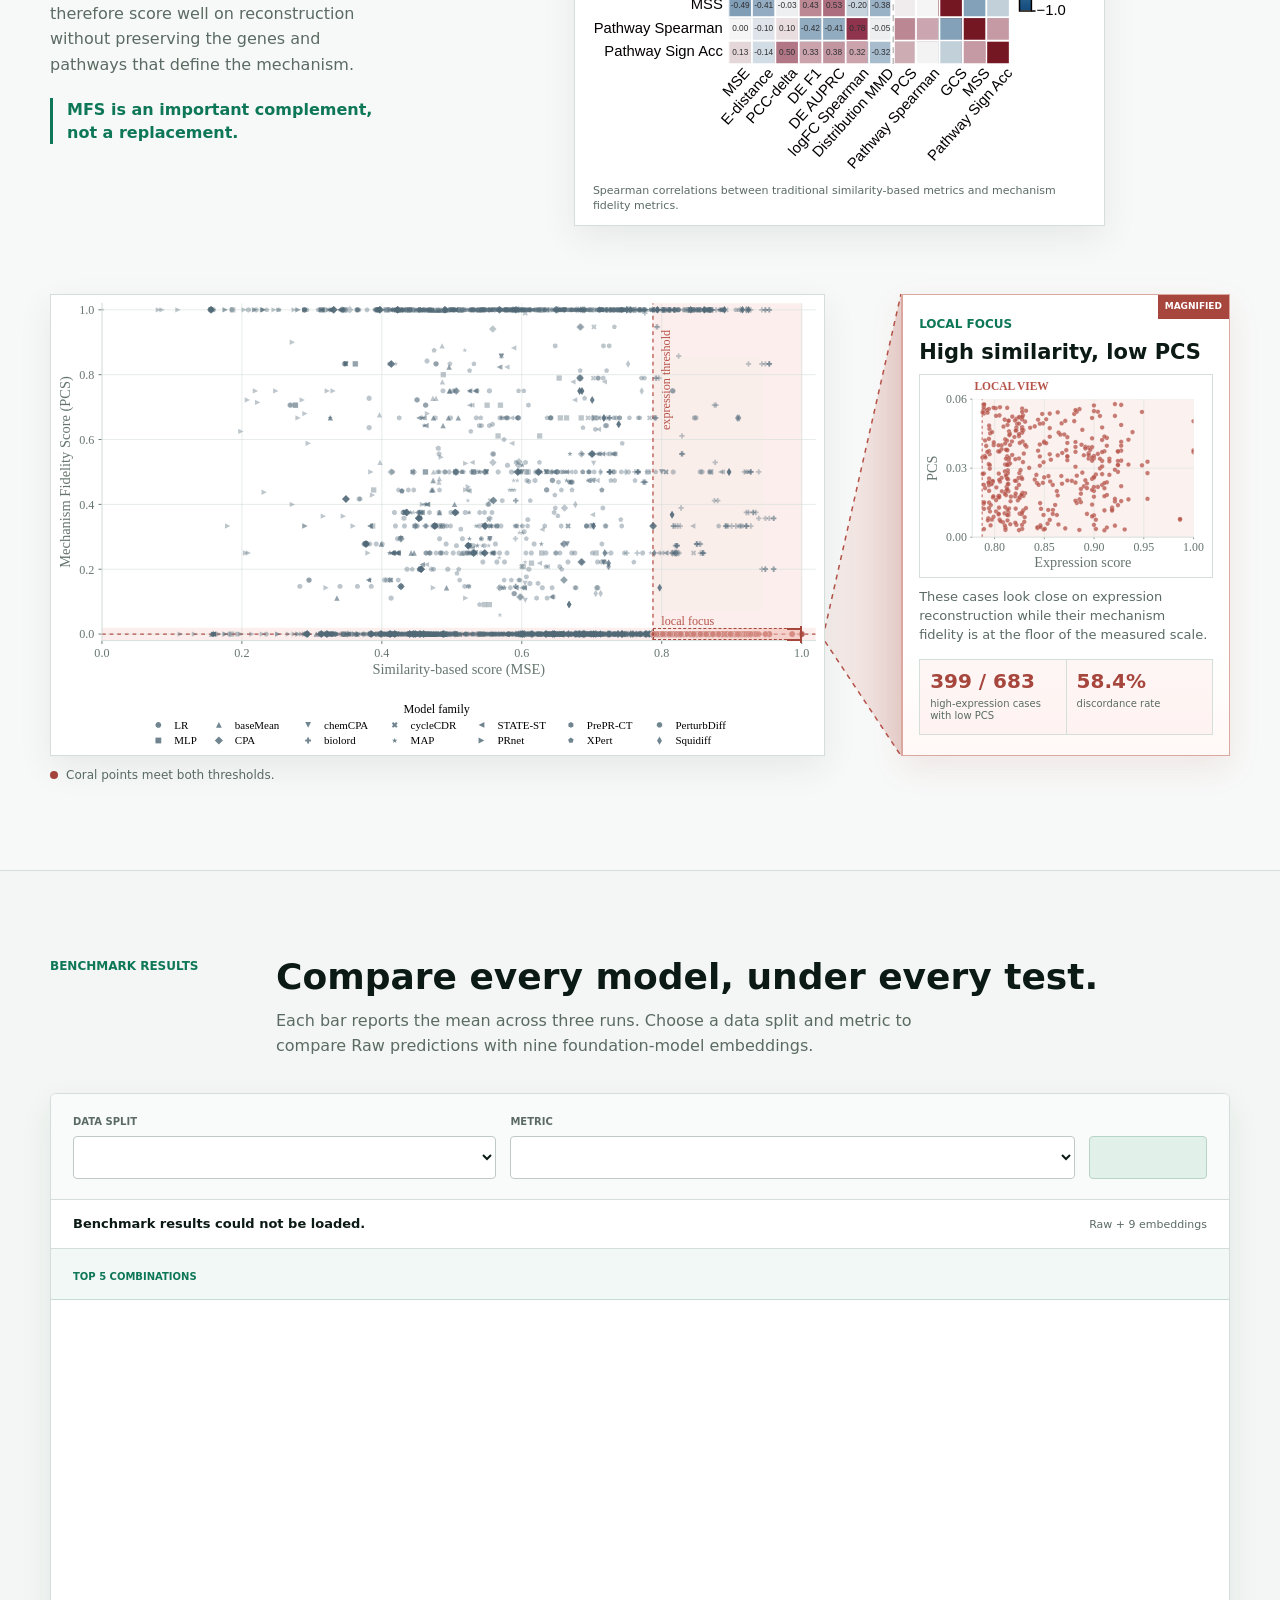
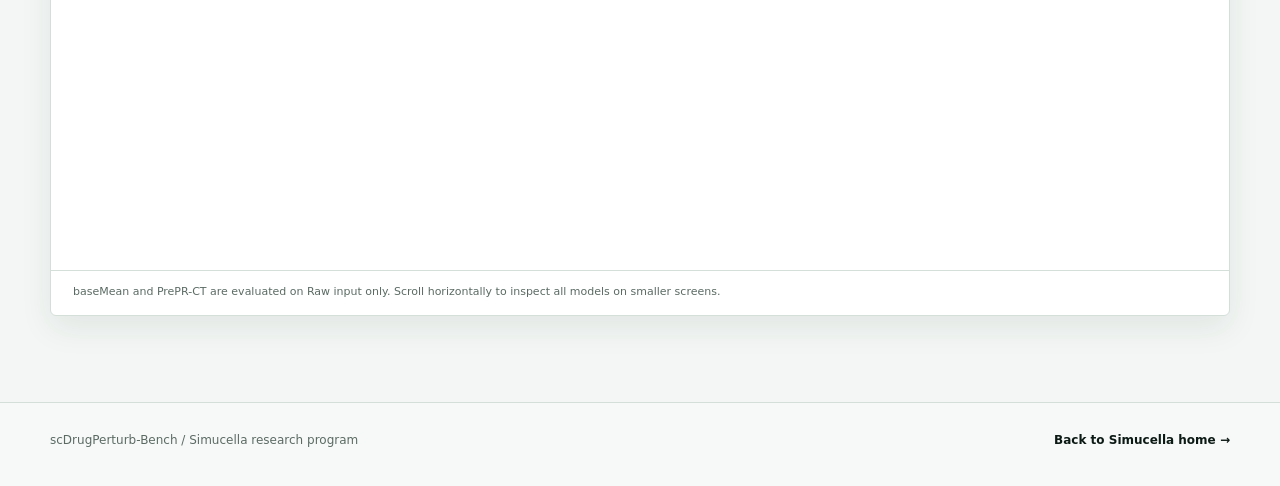
==== commit ec50b320: "新增SEO优化" ====
--- a/paper.html
+++ b/paper.html
@@ -3,11 +3,12 @@
 <head>
   <meta charset="utf-8">
   <meta name="viewport" content="width=device-width, initial-scale=1">
-  <meta name="description" content="Systematic benchmarking reveals limited recovery of drug-response mechanisms in single-cell perturbation models.">
-  <meta property="og:title" content="Systematic benchmarking reveals limited recovery of drug-response mechanisms in single-cell perturbation models | Simucella">
-  <meta property="og:description" content="scDrugPerturb-Bench links single-cell drug perturbation profiles to literature-curated mechanism evidence and shows that expression reconstruction is not mechanism recovery.">
+  <meta name="description" content="This virtual cell benchmark evaluates drug perturbation prediction models and gene perturbation prediction models against literature-curated mechanism evidence.">
+  <meta name="keywords" content="virtual cell, virtual cell dataset, perturbation prediction model, gene perturbation prediction model, drug perturbation prediction model, virtual cell benchmark">
+  <meta property="og:title" content="Systematic benchmarking reveals limited recovery of drug-response mechanisms in single-cell perturbation models | Virtual Cell Benchmark | Simucella">
+  <meta property="og:description" content="This virtual cell benchmark evaluates drug perturbation prediction models and gene perturbation prediction models against literature-curated mechanism evidence.">
   <meta property="og:image" content="assets/pcs-mse-main.png">
-  <title>Systematic benchmarking reveals limited recovery of drug-response mechanisms in single-cell perturbation models | Simucella</title>
+  <title>Systematic benchmarking reveals limited recovery of drug-response mechanisms in single-cell perturbation models | Virtual Cell Benchmark | Simucella</title>
   <link rel="stylesheet" href="paper.css?v=20260812-2">
 </head>
 <body>
@@ -30,7 +31,7 @@
       <div class="paper-hero-inner">
         <div class="paper-eyebrow">scDrugPerturb-Bench / Research paper</div>
         <h1>Systematic benchmarking reveals limited recovery of drug-response mechanisms in single-cell perturbation models</h1>
-        <p class="paper-deck"><strong>Expression reconstruction is not mechanism recovery.</strong> scDrugPerturb-Bench links matched control and drug-treated single-cell RNA-seq profiles to literature-curated directional key-gene evidence, testing whether virtual-cell models recover the genes, pathways and response specificity that make drug predictions biologically actionable.</p>
+        <p class="paper-deck"><strong>Expression reconstruction is not mechanism recovery.</strong> scDrugPerturb-Bench is a virtual cell benchmark that links matched control and drug-treated single-cell RNA-seq profiles to literature-curated directional key-gene evidence, testing whether virtual-cell models recover the genes, pathways and response specificity that make drug predictions biologically actionable.</p>
         <div class="paper-hero-actions">
           <span class="paper-action paper-action-primary paper-action-pending" aria-disabled="true"><span>Read the paper</span><small>Coming soon</small></span>
           <a class="paper-action" href="#benchmark">Explore the benchmark <span aria-hidden="true">&darr;</span></a>
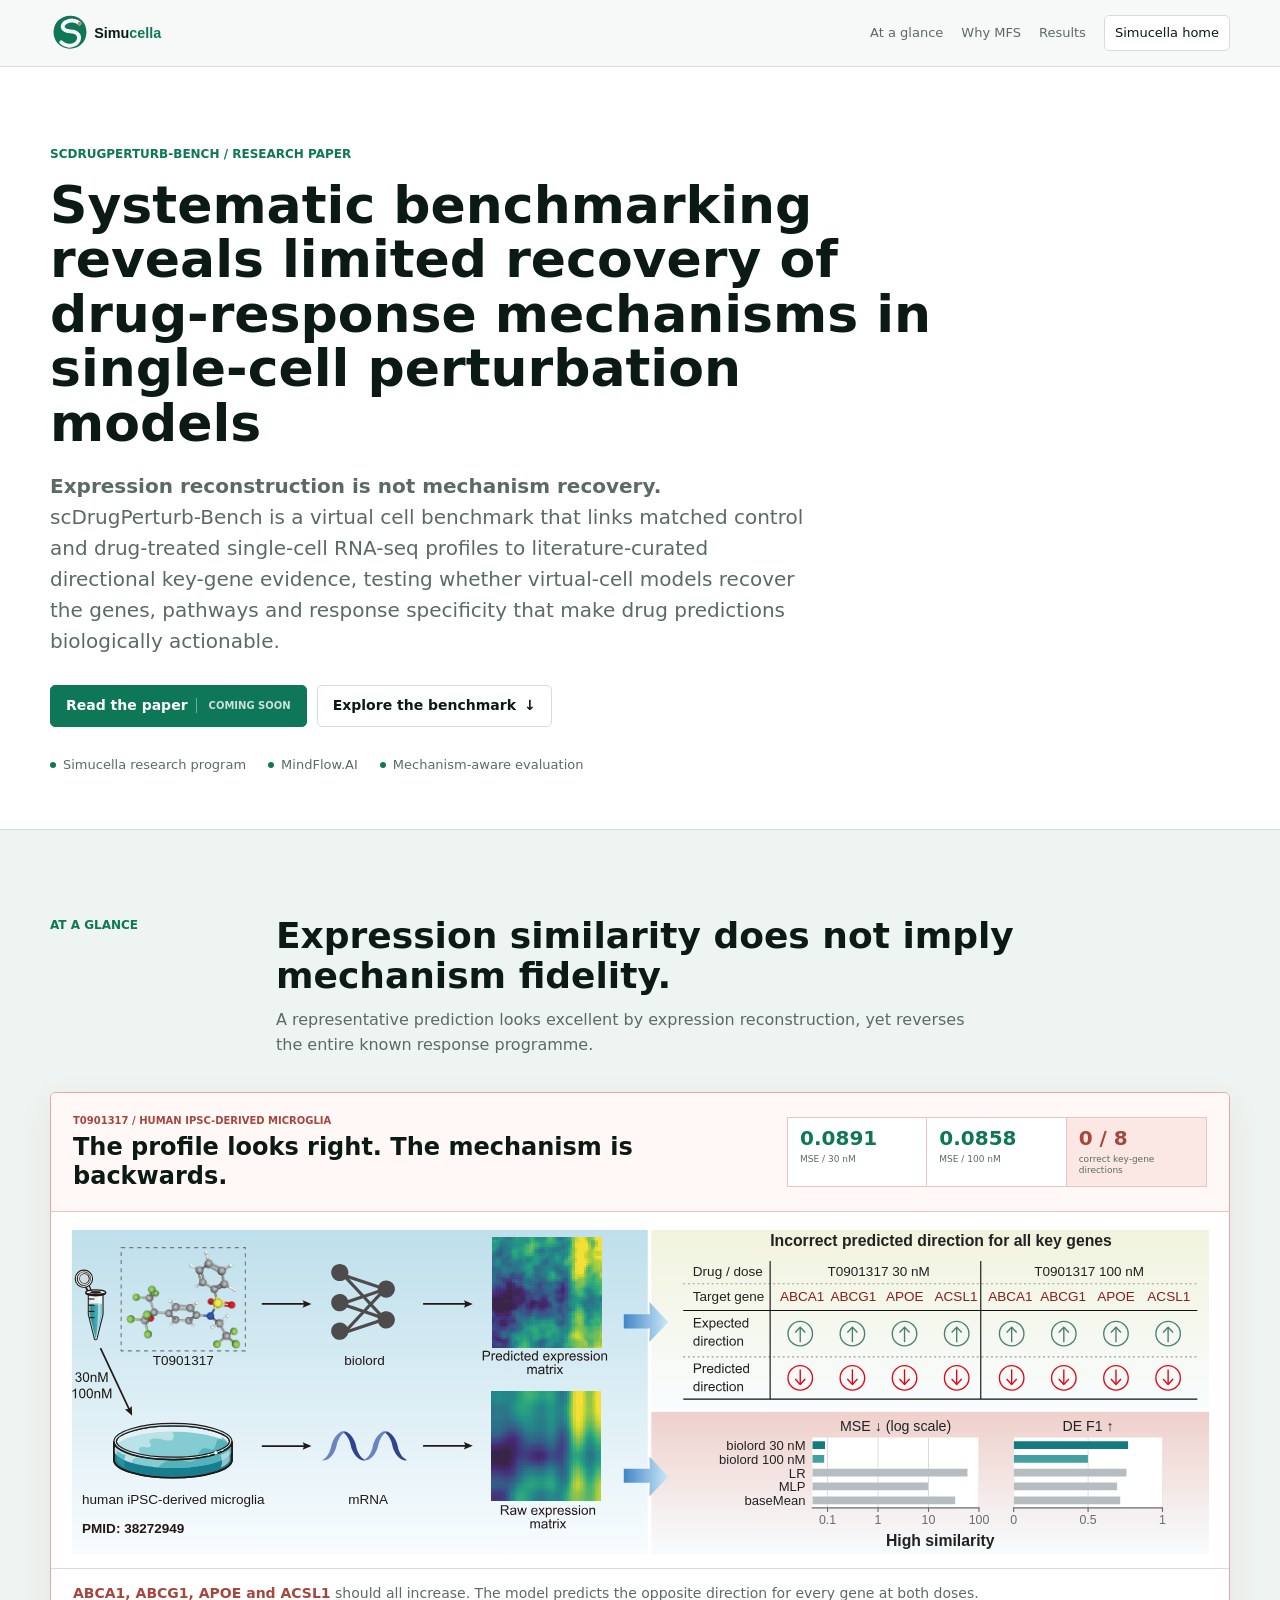
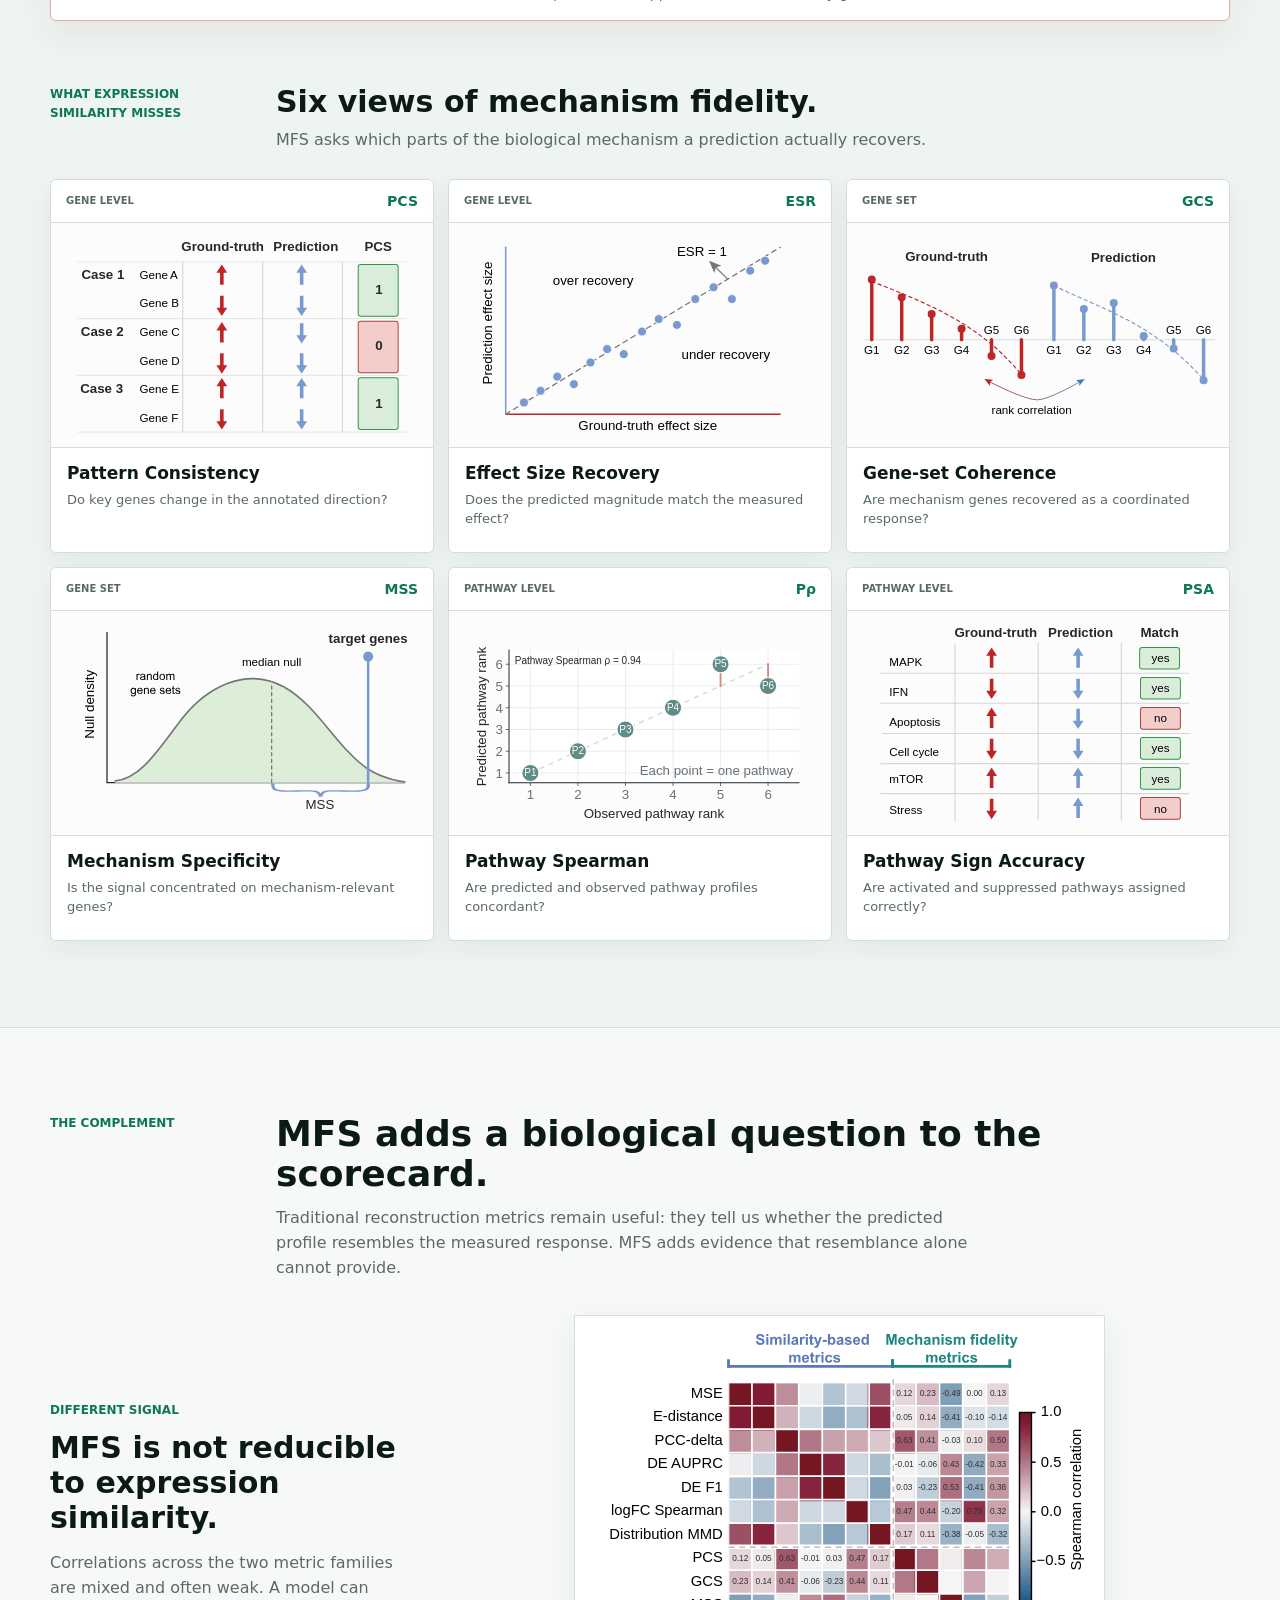
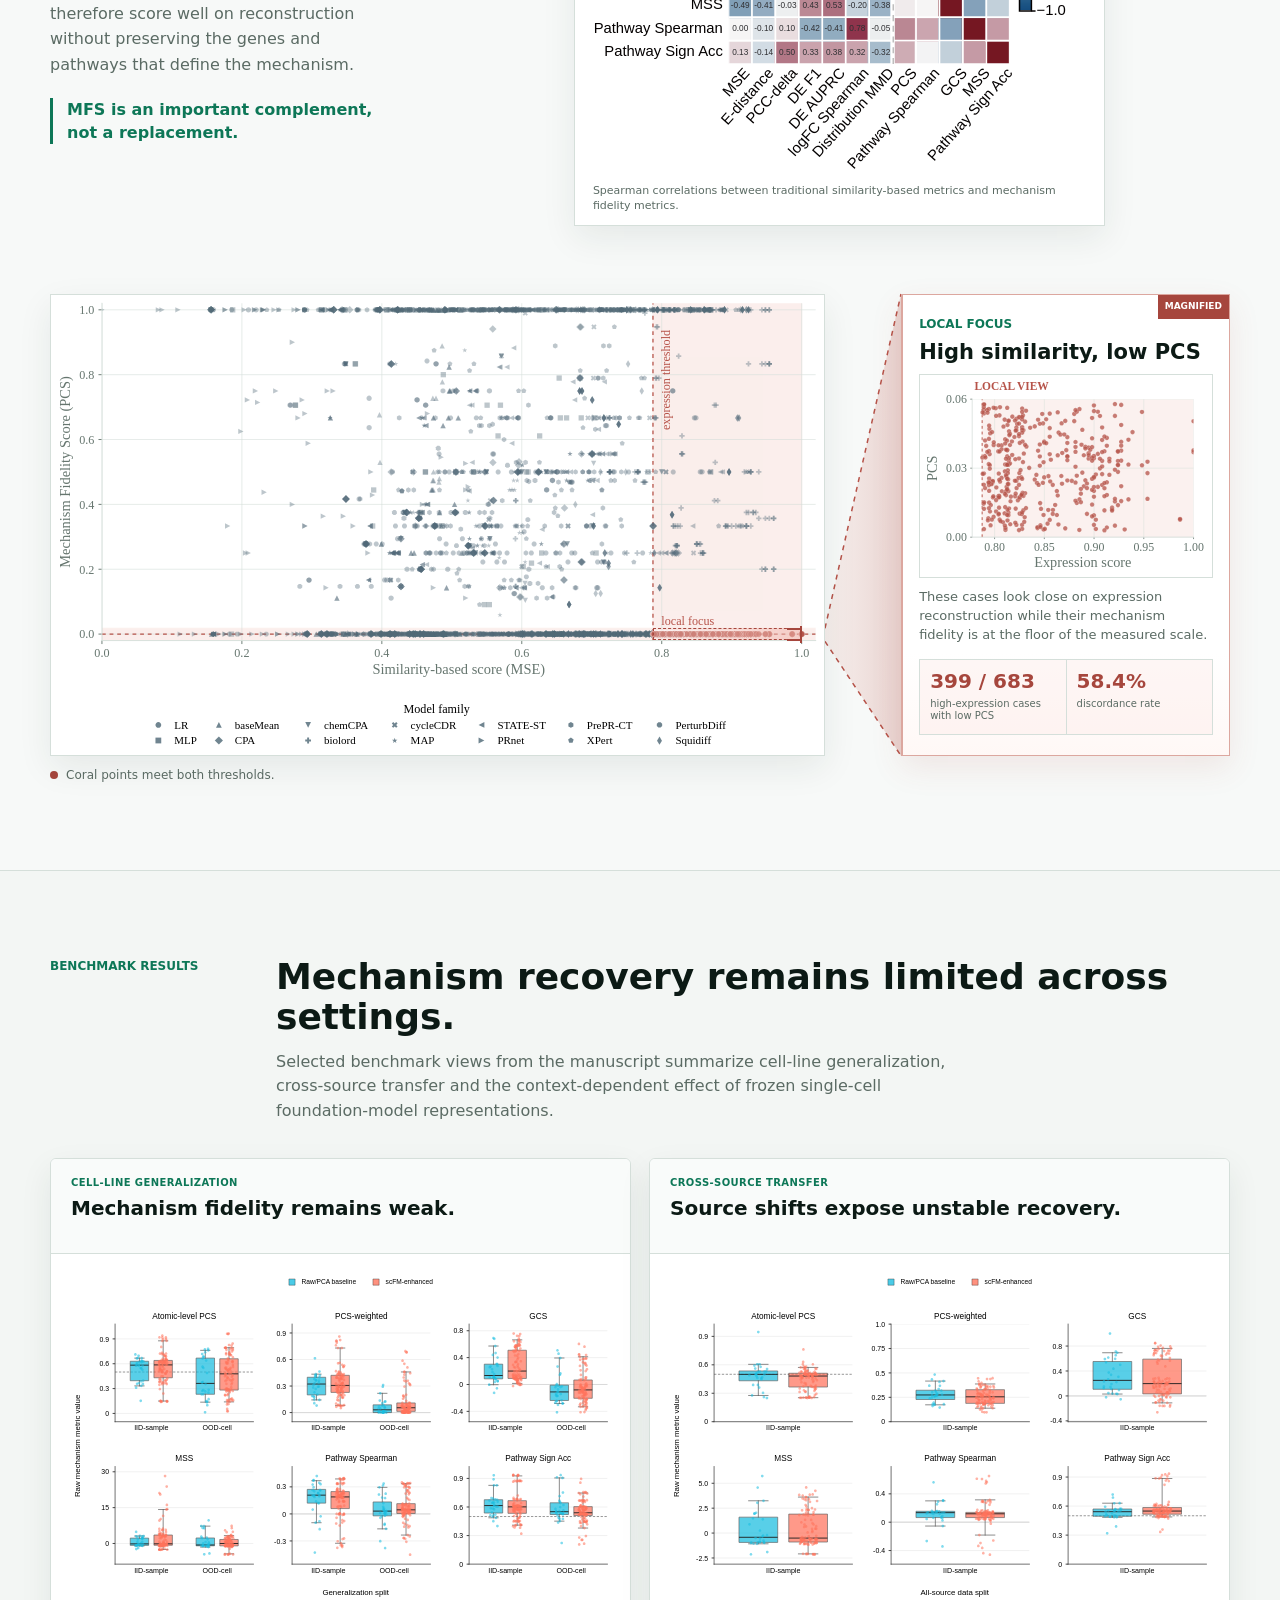
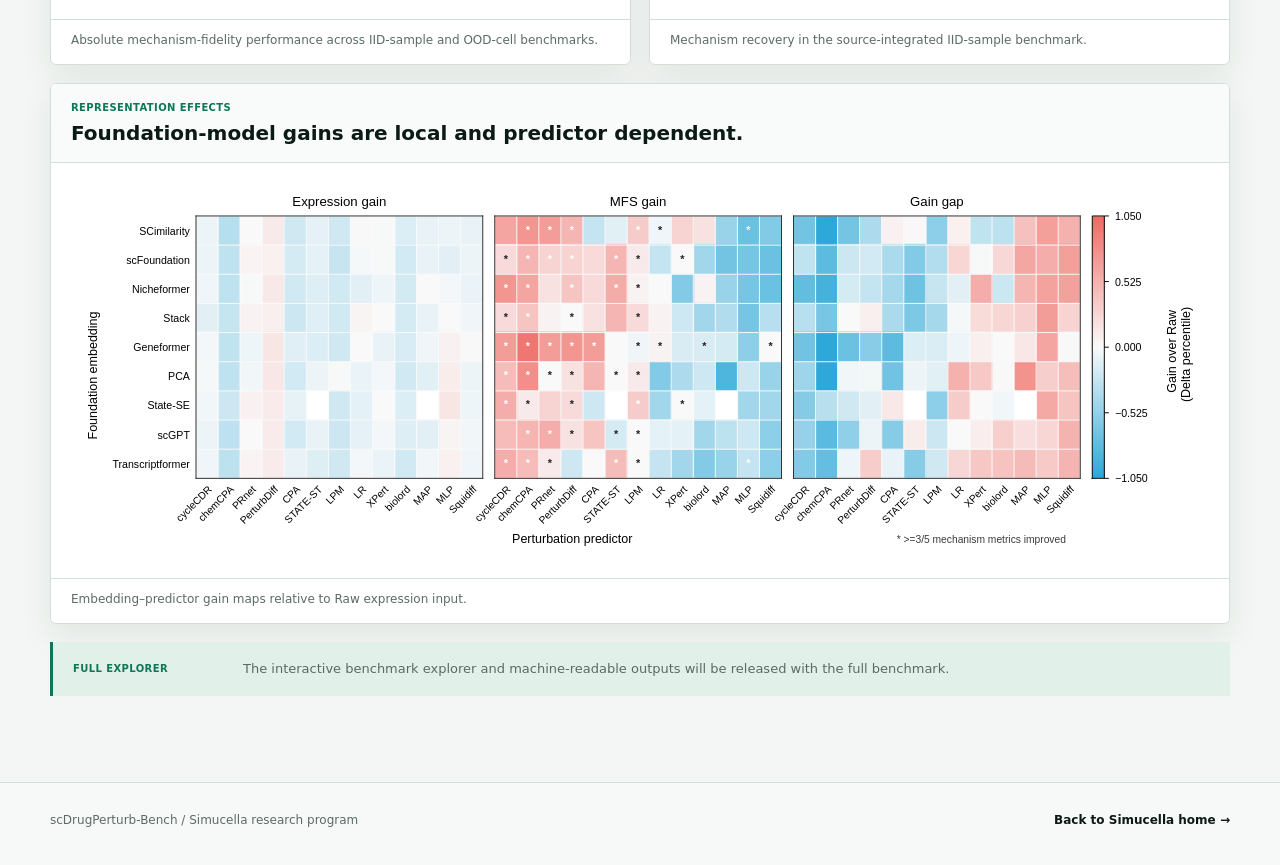
==== commit 74b23a64: "Update scDrugPerturb-Bench fig1" ====
--- a/paper.html
+++ b/paper.html
@@ -9,7 +9,7 @@
   <meta property="og:description" content="This virtual cell benchmark evaluates drug perturbation prediction models and gene perturbation prediction models against literature-curated mechanism evidence.">
   <meta property="og:image" content="assets/pcs-mse-main.png">
   <title>Systematic benchmarking reveals limited recovery of drug-response mechanisms in single-cell perturbation models | Virtual Cell Benchmark | Simucella</title>
-  <link rel="stylesheet" href="paper.css?v=20260812-2">
+  <link rel="stylesheet" href="paper.css?v=20260818-1">
 </head>
 <body>
   <a class="paper-skip" href="#paper-main">Skip to content</a>
@@ -152,34 +152,36 @@
       <div class="paper-container">
         <div class="paper-section-head">
           <div class="paper-kicker">Benchmark results</div>
-          <div><h2>Compare every model, under every test.</h2><p>Each bar reports the mean across three runs. Choose a data split and metric to compare Raw predictions with nine foundation-model embeddings.</p></div>
+          <div><h2>Mechanism recovery remains limited across settings.</h2><p>Selected benchmark views from the manuscript summarize cell-line generalization, cross-source transfer and the context-dependent effect of frozen single-cell foundation-model representations.</p></div>
         </div>
-        <div class="paper-results-shell">
-          <div class="paper-results-toolbar" aria-label="Benchmark chart controls">
-            <label class="paper-results-field" for="paper-results-split"><span>Data split</span><select id="paper-results-split"></select></label>
-            <label class="paper-results-field" for="paper-results-metric"><span>Metric</span><select id="paper-results-metric"></select></label>
-            <div class="paper-results-direction" id="paper-results-direction" aria-live="polite"></div>
+        <div class="paper-static-results">
+          <div class="paper-static-results-grid">
+            <figure class="paper-static-result-card">
+              <div class="paper-static-result-head"><span>Cell-line generalization</span><h3>Mechanism fidelity remains weak.</h3></div>
+              <div class="paper-static-result-media"><img src="assets/fig4b.svg?v=20260818-1" alt="Mechanism fidelity of Raw, PCA and single-cell foundation-model-enhanced pipelines across IID-sample and OOD-cell settings." loading="eager"></div>
+              <figcaption>Absolute mechanism-fidelity performance across IID-sample and OOD-cell benchmarks.</figcaption>
+            </figure>
+            <figure class="paper-static-result-card">
+              <div class="paper-static-result-head"><span>Cross-source transfer</span><h3>Source shifts expose unstable recovery.</h3></div>
+              <div class="paper-static-result-media"><img src="assets/fig5b.svg?v=20260818-1" alt="Mechanism fidelity of Raw, PCA and single-cell foundation-model-enhanced pipelines in the all-source benchmark." loading="eager"></div>
+              <figcaption>Mechanism recovery in the source-integrated IID-sample benchmark.</figcaption>
+            </figure>
           </div>
-          <div class="paper-results-meta">
-            <p id="paper-results-status">Loading benchmark results&hellip;</p>
-            <span>Raw + 9 embeddings</span>
+          <figure class="paper-static-result-card paper-static-result-wide">
+            <div class="paper-static-result-head"><span>Representation effects</span><h3>Foundation-model gains are local and predictor dependent.</h3></div>
+            <div class="paper-static-result-media"><img src="assets/fig4e.svg?v=20260818-1" alt="Heatmaps showing expression gain, Mechanism Fidelity Score gain and their gap across foundation-model embedding and perturbation-predictor combinations." loading="lazy"></div>
+            <figcaption>Embedding&ndash;predictor gain maps relative to Raw expression input.</figcaption>
+          </figure>
+          <div class="paper-static-results-note">
+            <span>Full explorer</span>
+            <p>The interactive benchmark explorer and machine-readable outputs will be released with the full benchmark.</p>
           </div>
-          <div class="paper-results-ranking" aria-live="polite">
-            <span class="paper-results-ranking-label">Top 5 combinations</span>
-            <ol id="paper-results-top-five"></ol>
-          </div>
-          <div class="paper-results-scroll" tabindex="0" aria-label="Scrollable benchmark chart">
-            <div class="paper-results-chart"><canvas id="paper-results-canvas" role="img" aria-label="Benchmark results grouped bar chart"></canvas></div>
-          </div>
-          <p class="paper-results-note">baseMean and PrePR-CT are evaluated on Raw input only. Scroll horizontally to inspect all models on smaller screens.</p>
         </div>
       </div>
     </section>
   </main>
 
   <footer class="paper-footer"><div class="paper-container paper-footer-inner"><span>scDrugPerturb-Bench / Simucella research program</span><a href="index.html">Back to Simucella home &rarr;</a></div></footer>
-  <script src="assets/vendor/chart.umd.js"></script>
-  <script src="assets/benchmark-results.js"></script>
   <script src="paper.js?v=20260813-5"></script>
 </body>
 </html>
--- a/paper.css
+++ b/paper.css
@@ -179,6 +179,21 @@
 .paper-flow { display:flex; flex-wrap:wrap; align-items:center; gap:10px 14px; margin:0 0 28px; color:var(--green); font-size:13px; font-weight:700; text-transform:uppercase; }
 .paper-flow i { color:var(--muted); font-size:19px; font-style:normal; }
 .paper-results-section { background:#f3f6f4; }
+.paper-static-results { display:grid; gap:18px; }
+.paper-static-results-grid { display:grid; grid-template-columns:repeat(2,minmax(0,1fr)); gap:18px; }
+.paper-static-result-card { min-width:0; overflow:hidden; margin:0; border:1px solid var(--line); border-radius:6px; background:#fff; box-shadow:var(--shadow); }
+.paper-static-result-head { min-height:95px; padding:18px 20px 16px; border-bottom:1px solid var(--line); background:#f9fbfa; }
+.paper-static-result-head span { display:block; margin-bottom:7px; color:var(--green); font-size:10px; line-height:1.2; font-weight:750; letter-spacing:.04em; text-transform:uppercase; }
+.paper-static-result-head h3 { margin:0; font-size:20px; line-height:1.25; font-weight:600; }
+.paper-static-result-media { min-height:360px; display:flex; align-items:center; justify-content:center; padding:20px; background:#fff; }
+.paper-static-result-media img { display:block; width:100%; height:auto; max-height:470px; object-fit:contain; }
+.paper-static-result-card figcaption { padding:12px 20px 15px; border-top:1px solid var(--line); color:var(--muted); font-size:12px; line-height:1.45; }
+.paper-static-result-wide .paper-static-result-head { min-height:0; }
+.paper-static-result-wide .paper-static-result-media { min-height:0; padding:28px 32px; }
+.paper-static-result-wide .paper-static-result-media img { max-height:none; }
+.paper-static-results-note { display:grid; grid-template-columns:150px minmax(0,1fr); gap:20px; align-items:center; padding:17px 20px; border-left:3px solid var(--green); background:var(--green-soft); }
+.paper-static-results-note span { color:var(--green); font-size:10px; font-weight:750; letter-spacing:.04em; text-transform:uppercase; }
+.paper-static-results-note p { margin:0; color:var(--muted); font-size:13px; line-height:1.5; }
 .paper-results-shell { overflow:hidden; border:1px solid var(--line); border-radius:6px; background:var(--surface); box-shadow:var(--shadow); }
 .paper-results-toolbar { display:grid; grid-template-columns:minmax(210px,.75fr) minmax(260px,1fr) auto; gap:14px; align-items:end; padding:20px 22px; border-bottom:1px solid var(--line); background:#f9fbfa; }
 .paper-results-field { min-width:0; display:grid; gap:7px; }
@@ -224,6 +239,7 @@
   .paper-zoom-metrics { grid-column:1 / -1; }
   .paper-chart-note { max-width:none; }
   .paper-model-evidence { grid-template-columns:1fr; }
+  .paper-static-result-media { min-height:300px; }
   .paper-results-toolbar { grid-template-columns:1fr 1fr; }
   .paper-results-direction { grid-column:1 / -1; justify-self:start; }
   .paper-limitations { grid-template-columns:repeat(2,minmax(0,1fr)); }
@@ -269,6 +285,11 @@
   .paper-zoom-panel p { margin-top:10px; }
   .paper-complement-row { grid-template-columns:32px minmax(0,1fr); gap:10px 14px; }
   .paper-complement-tag { grid-column:2; justify-self:start; }
+  .paper-static-results-grid { grid-template-columns:1fr; }
+  .paper-static-result-head { min-height:0; }
+  .paper-static-result-media { min-height:0; padding:16px; }
+  .paper-static-result-wide .paper-static-result-media { padding:18px 14px; }
+  .paper-static-results-note { grid-template-columns:1fr; gap:5px; }
   .paper-results-toolbar { grid-template-columns:1fr; padding:17px 16px; }
   .paper-results-direction { grid-column:auto; justify-self:stretch; }
   .paper-results-meta { align-items:flex-start; flex-direction:column; gap:2px; padding:11px 16px; }
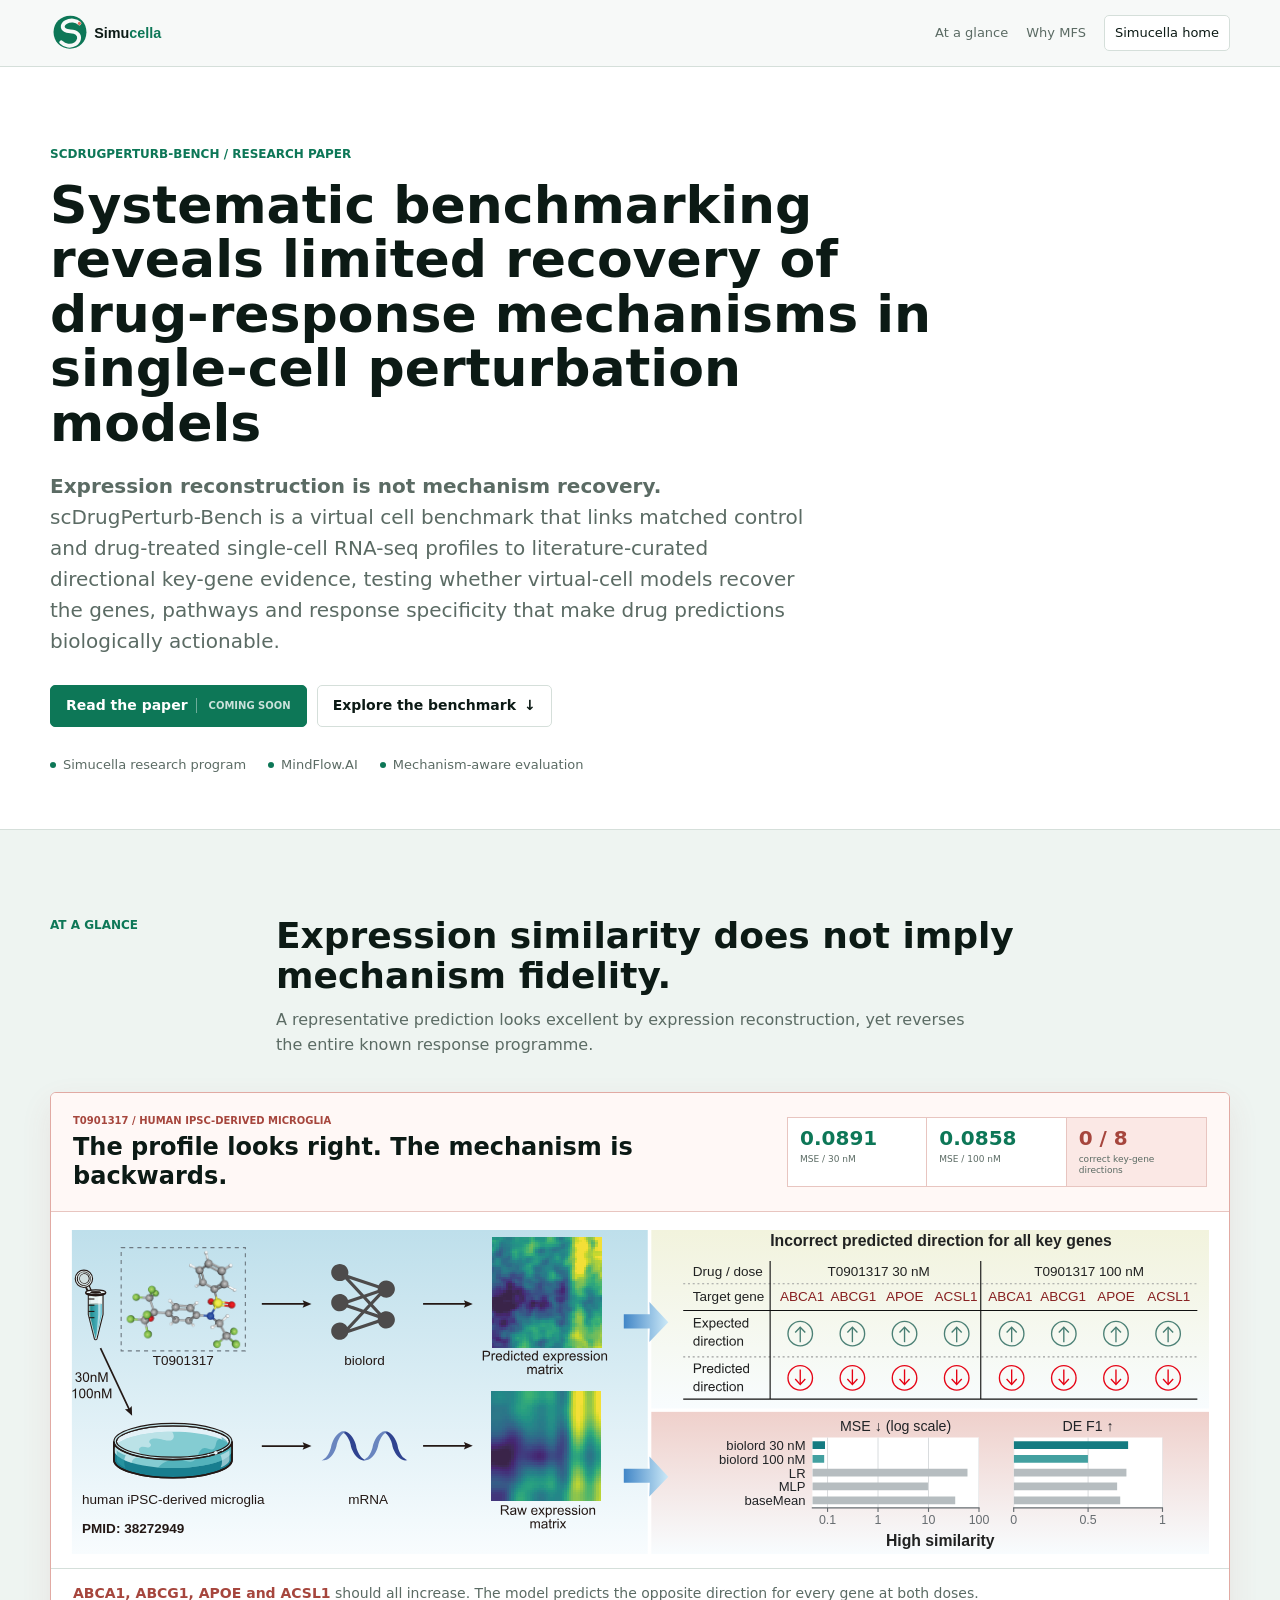
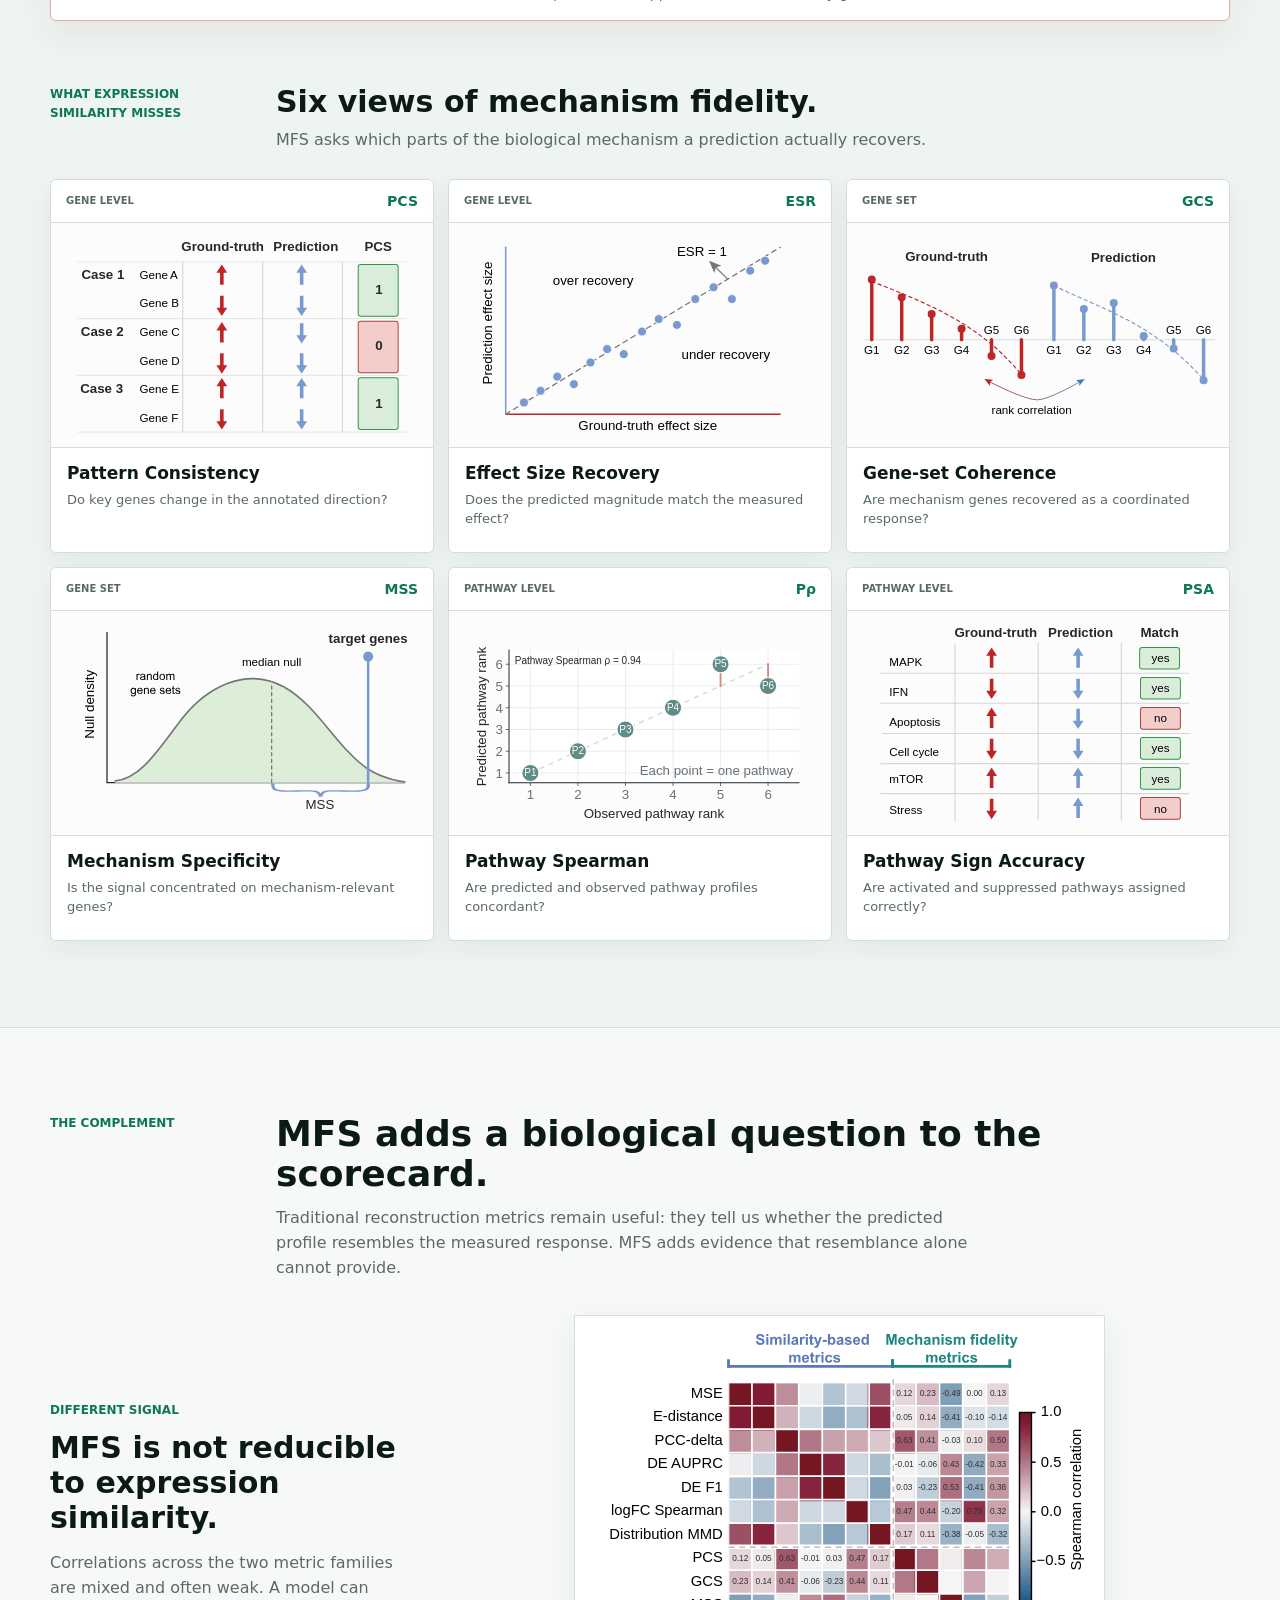
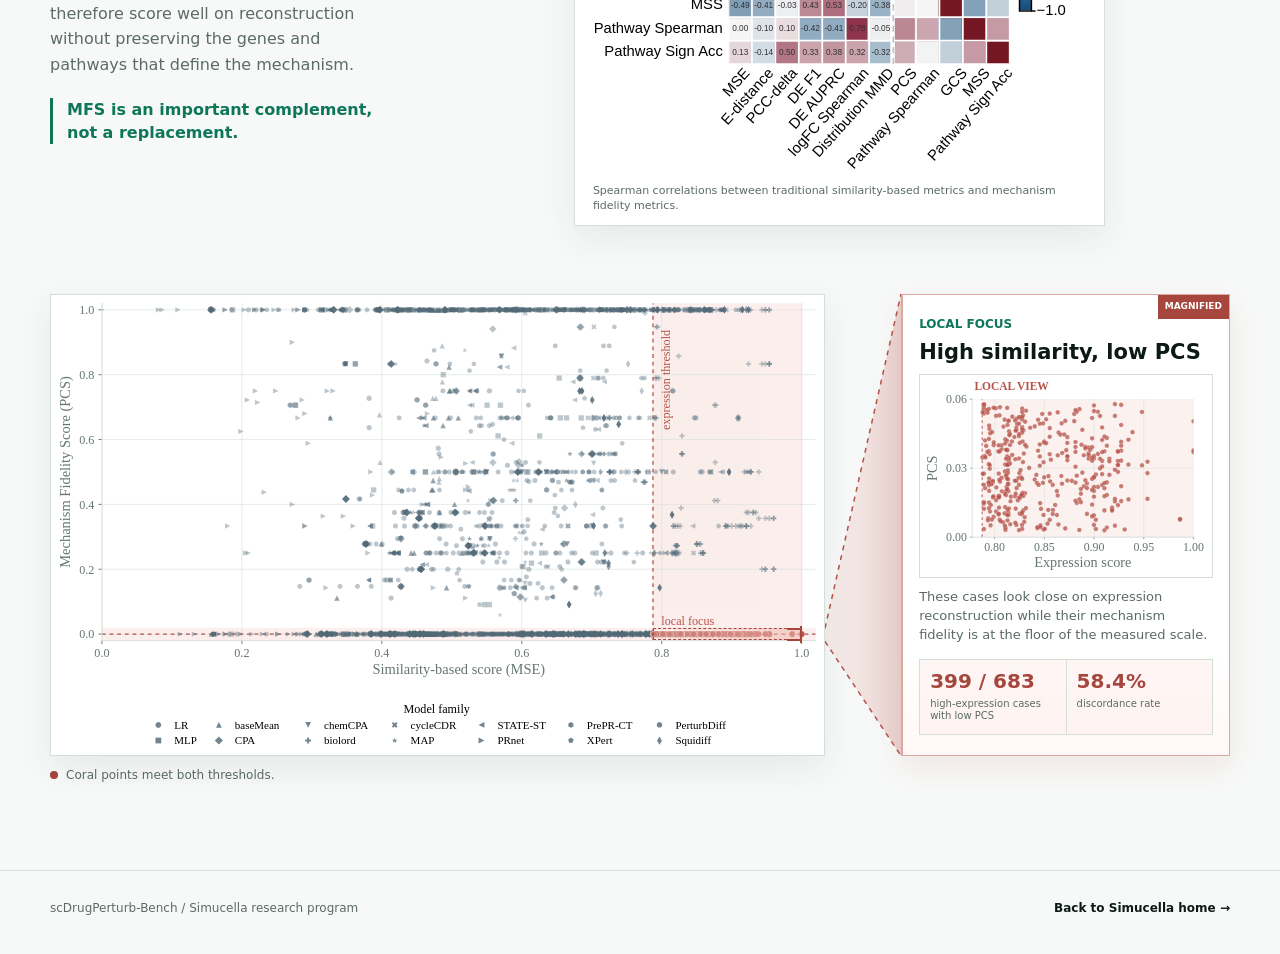
==== commit d113e265: "Add static benchmark figures and remove private data" ====
--- a/paper.html
+++ b/paper.html
@@ -20,7 +20,6 @@
       <div class="paper-nav-links">
         <a href="#benchmark">At a glance</a>
         <a href="#complement">Why MFS</a>
-        <a href="#results">Results</a>
         <a class="paper-home" href="index.html">Simucella home</a>
       </div>
     </nav>
@@ -148,37 +147,6 @@
       </div>
     </section>
 
-    <section class="paper-section paper-results-section" id="results">
-      <div class="paper-container">
-        <div class="paper-section-head">
-          <div class="paper-kicker">Benchmark results</div>
-          <div><h2>Mechanism recovery remains limited across settings.</h2><p>Selected benchmark views from the manuscript summarize cell-line generalization, cross-source transfer and the context-dependent effect of frozen single-cell foundation-model representations.</p></div>
-        </div>
-        <div class="paper-static-results">
-          <div class="paper-static-results-grid">
-            <figure class="paper-static-result-card">
-              <div class="paper-static-result-head"><span>Cell-line generalization</span><h3>Mechanism fidelity remains weak.</h3></div>
-              <div class="paper-static-result-media"><img src="assets/fig4b.svg?v=20260818-1" alt="Mechanism fidelity of Raw, PCA and single-cell foundation-model-enhanced pipelines across IID-sample and OOD-cell settings." loading="eager"></div>
-              <figcaption>Absolute mechanism-fidelity performance across IID-sample and OOD-cell benchmarks.</figcaption>
-            </figure>
-            <figure class="paper-static-result-card">
-              <div class="paper-static-result-head"><span>Cross-source transfer</span><h3>Source shifts expose unstable recovery.</h3></div>
-              <div class="paper-static-result-media"><img src="assets/fig5b.svg?v=20260818-1" alt="Mechanism fidelity of Raw, PCA and single-cell foundation-model-enhanced pipelines in the all-source benchmark." loading="eager"></div>
-              <figcaption>Mechanism recovery in the source-integrated IID-sample benchmark.</figcaption>
-            </figure>
-          </div>
-          <figure class="paper-static-result-card paper-static-result-wide">
-            <div class="paper-static-result-head"><span>Representation effects</span><h3>Foundation-model gains are local and predictor dependent.</h3></div>
-            <div class="paper-static-result-media"><img src="assets/fig4e.svg?v=20260818-1" alt="Heatmaps showing expression gain, Mechanism Fidelity Score gain and their gap across foundation-model embedding and perturbation-predictor combinations." loading="lazy"></div>
-            <figcaption>Embedding&ndash;predictor gain maps relative to Raw expression input.</figcaption>
-          </figure>
-          <div class="paper-static-results-note">
-            <span>Full explorer</span>
-            <p>The interactive benchmark explorer and machine-readable outputs will be released with the full benchmark.</p>
-          </div>
-        </div>
-      </div>
-    </section>
   </main>
 
   <footer class="paper-footer"><div class="paper-container paper-footer-inner"><span>scDrugPerturb-Bench / Simucella research program</span><a href="index.html">Back to Simucella home &rarr;</a></div></footer>
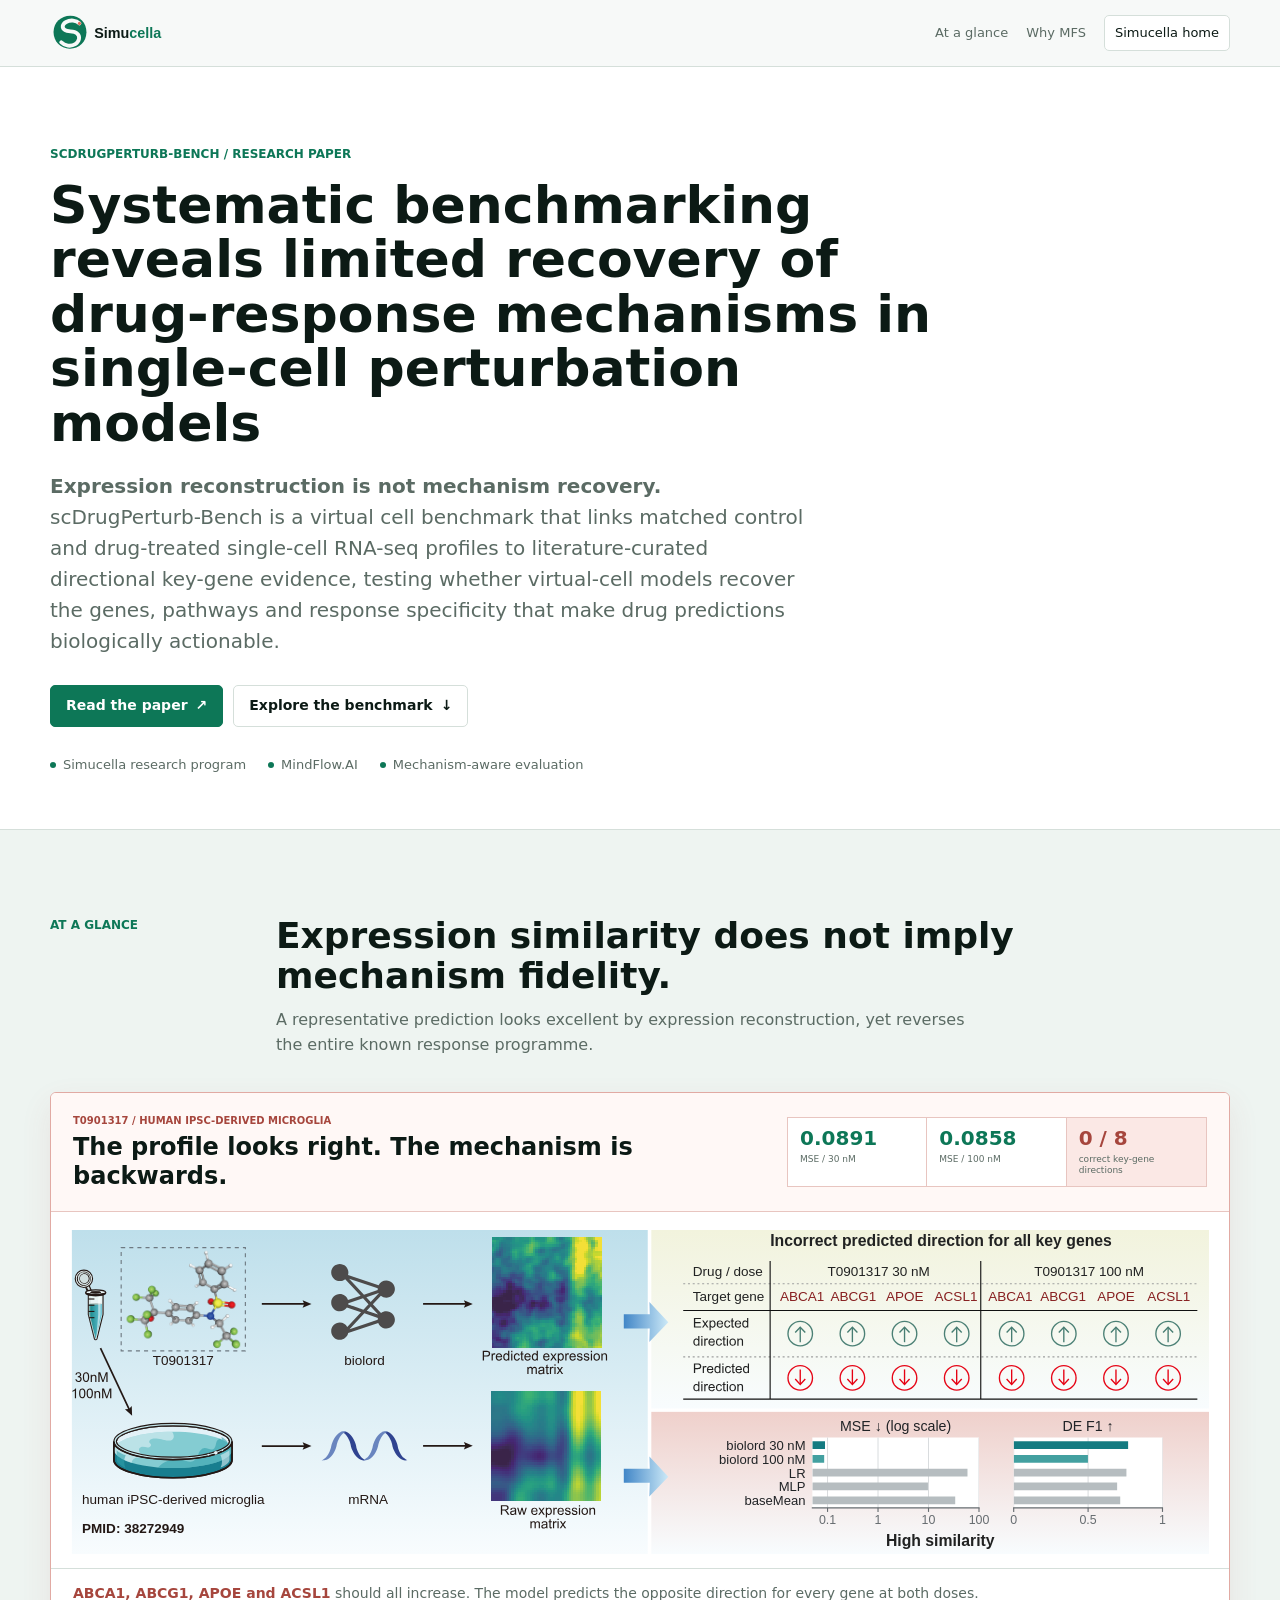
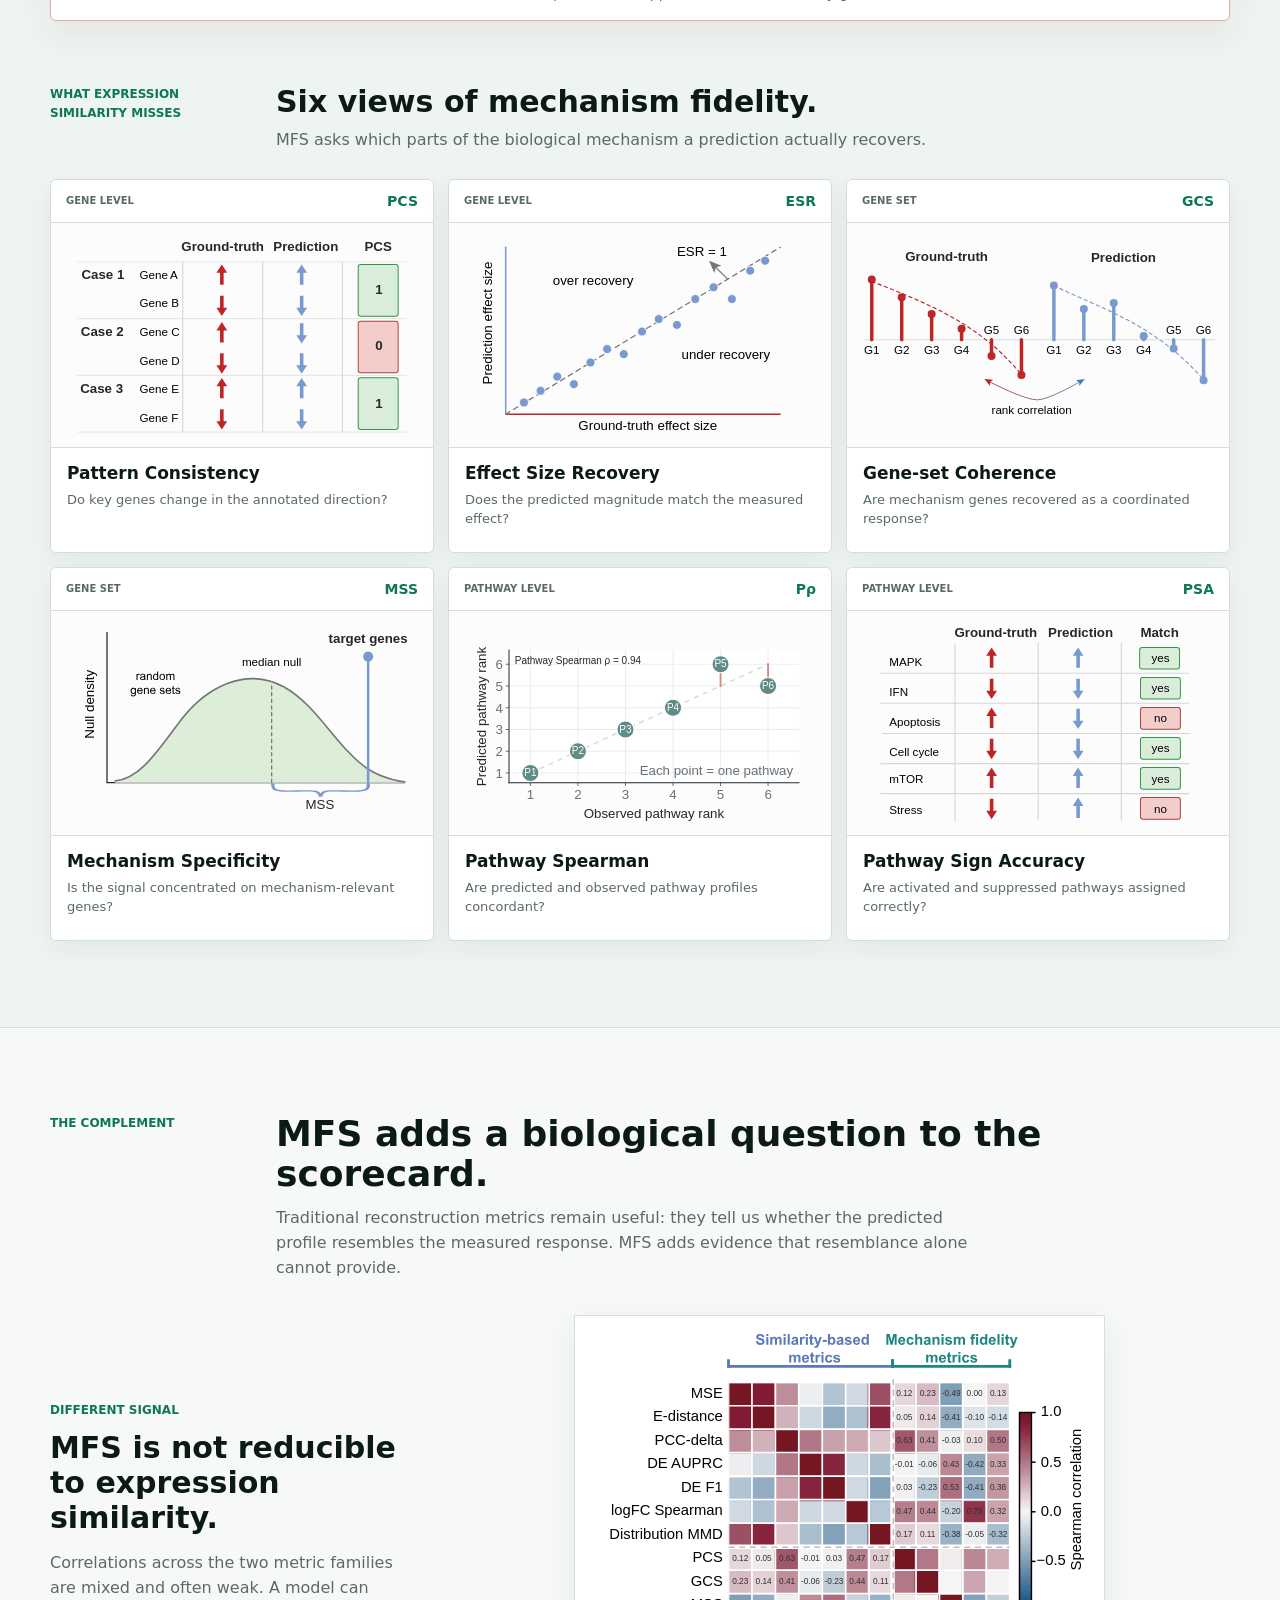
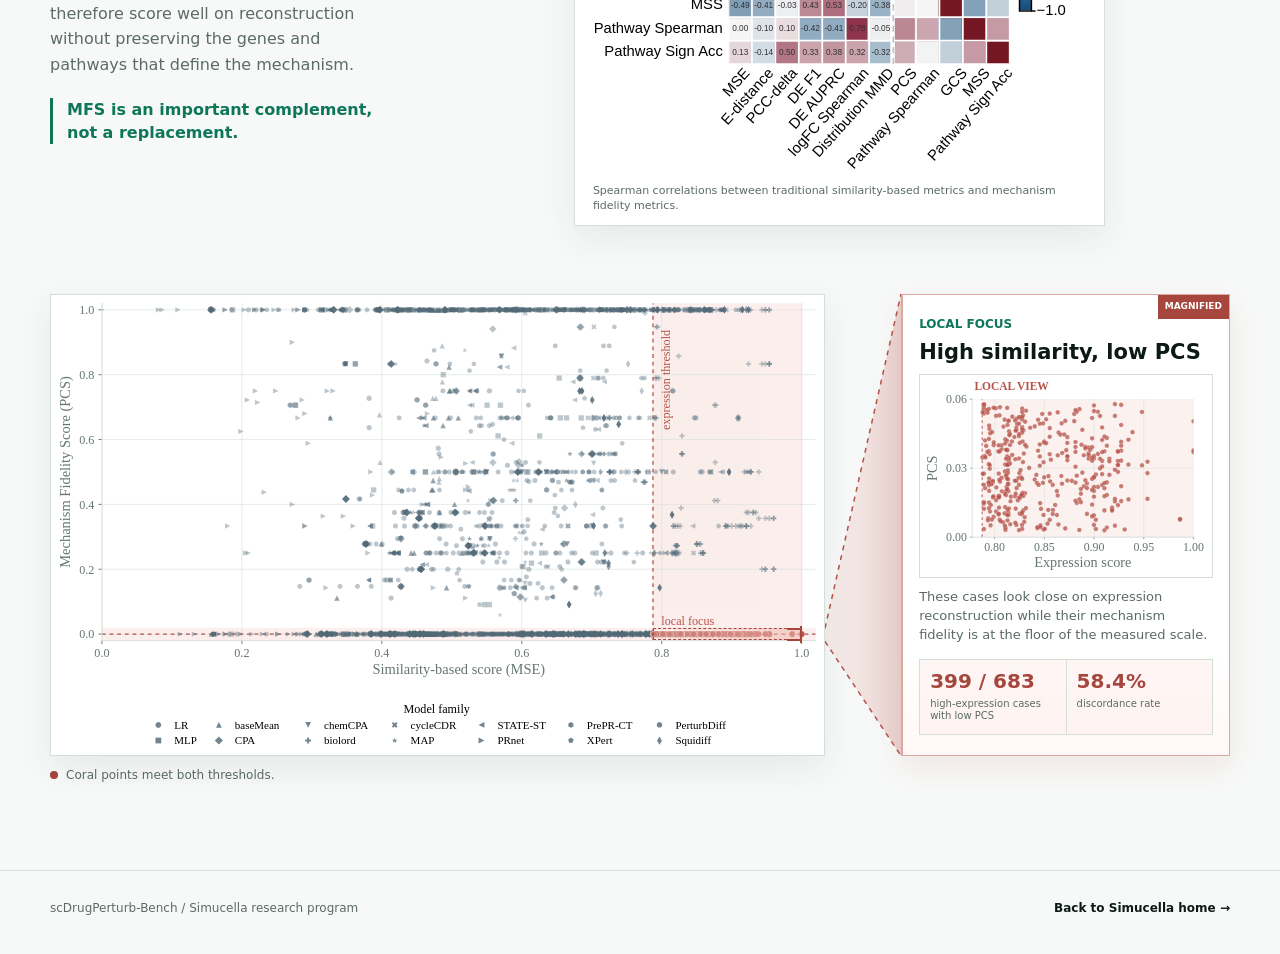
==== commit e14e574a: "Link paper and github" ====
--- a/paper.html
+++ b/paper.html
@@ -32,7 +32,7 @@
         <h1>Systematic benchmarking reveals limited recovery of drug-response mechanisms in single-cell perturbation models</h1>
         <p class="paper-deck"><strong>Expression reconstruction is not mechanism recovery.</strong> scDrugPerturb-Bench is a virtual cell benchmark that links matched control and drug-treated single-cell RNA-seq profiles to literature-curated directional key-gene evidence, testing whether virtual-cell models recover the genes, pathways and response specificity that make drug predictions biologically actionable.</p>
         <div class="paper-hero-actions">
-          <span class="paper-action paper-action-primary paper-action-pending" aria-disabled="true"><span>Read the paper</span><small>Coming soon</small></span>
+          <a class="paper-action paper-action-primary" href="assets/scDrugPerturb-Bench-paper.pdf" target="_blank" rel="noopener noreferrer">Read the paper <span aria-hidden="true">&nearr;</span></a>
           <a class="paper-action" href="#benchmark">Explore the benchmark <span aria-hidden="true">&darr;</span></a>
         </div>
         <div class="paper-hero-meta" aria-label="Project metadata"><span>Simucella research program</span><span>MindFlow.AI</span><span>Mechanism-aware evaluation</span></div>
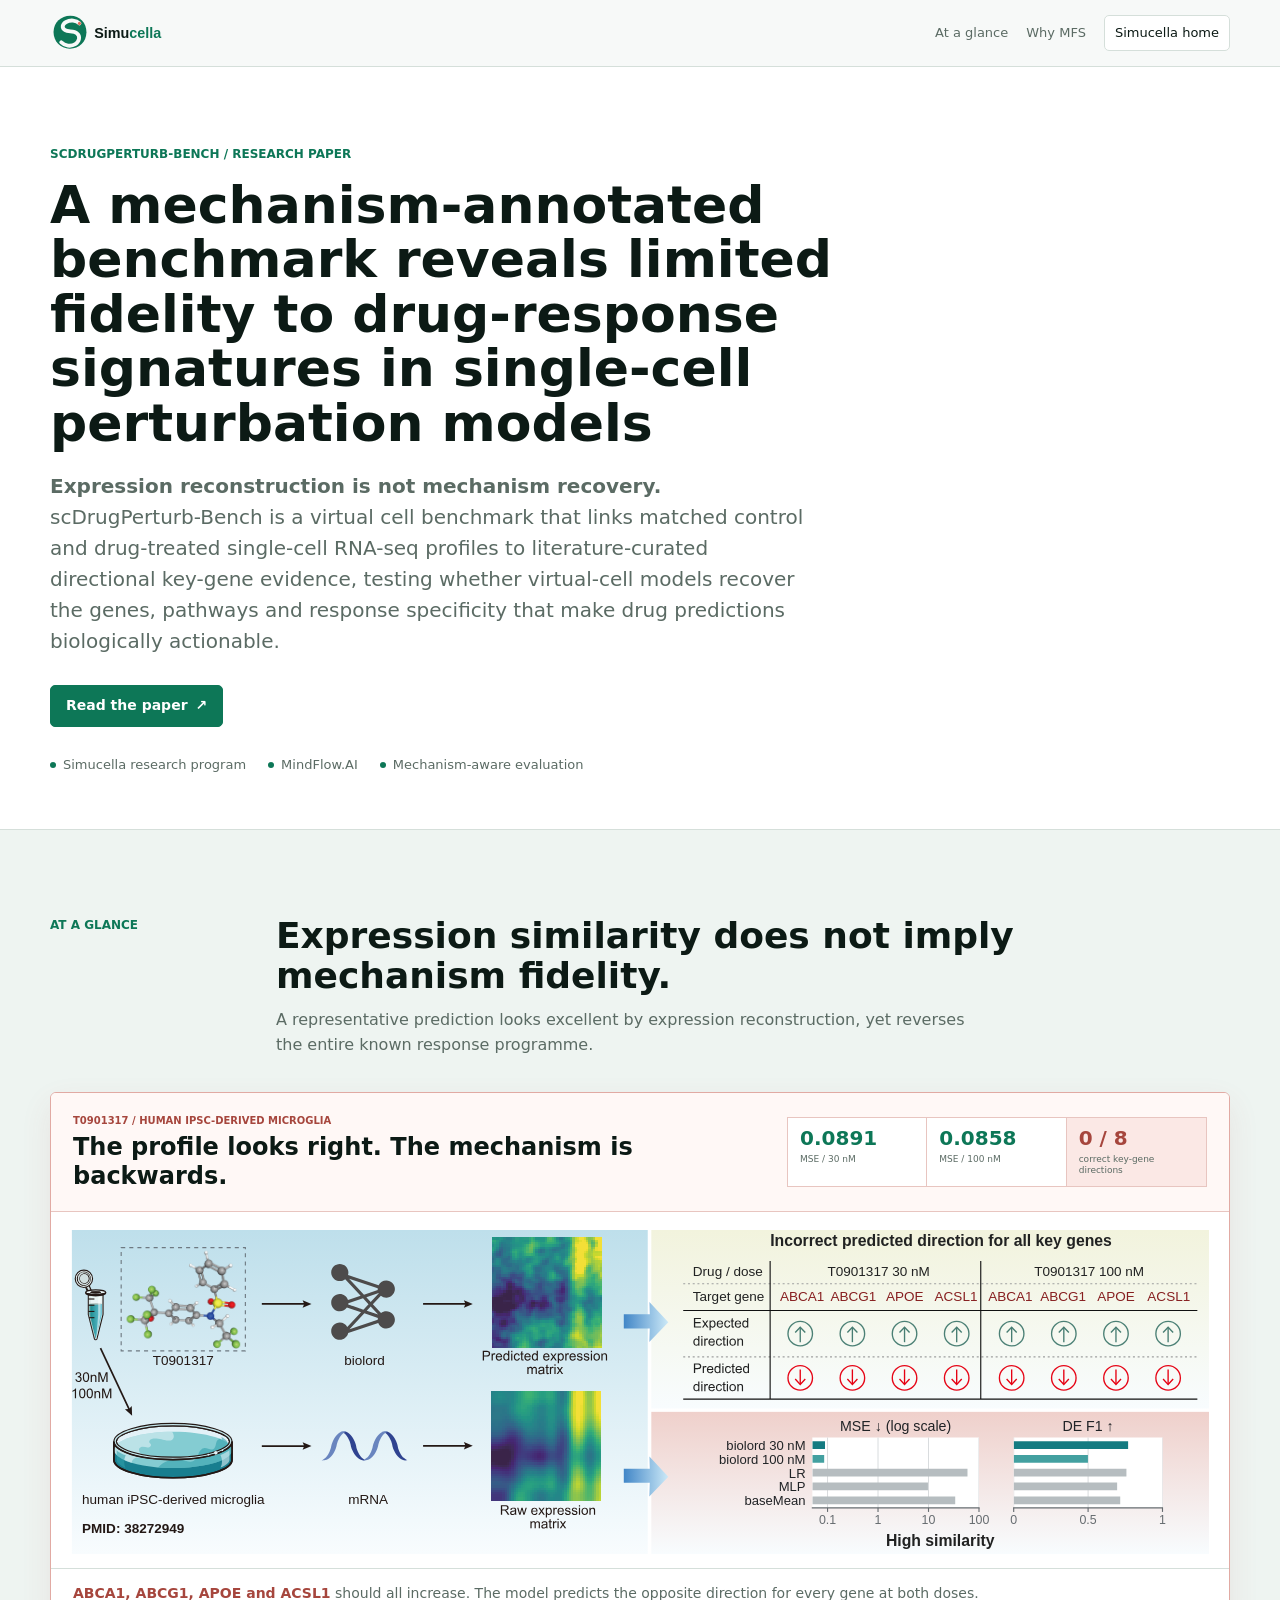
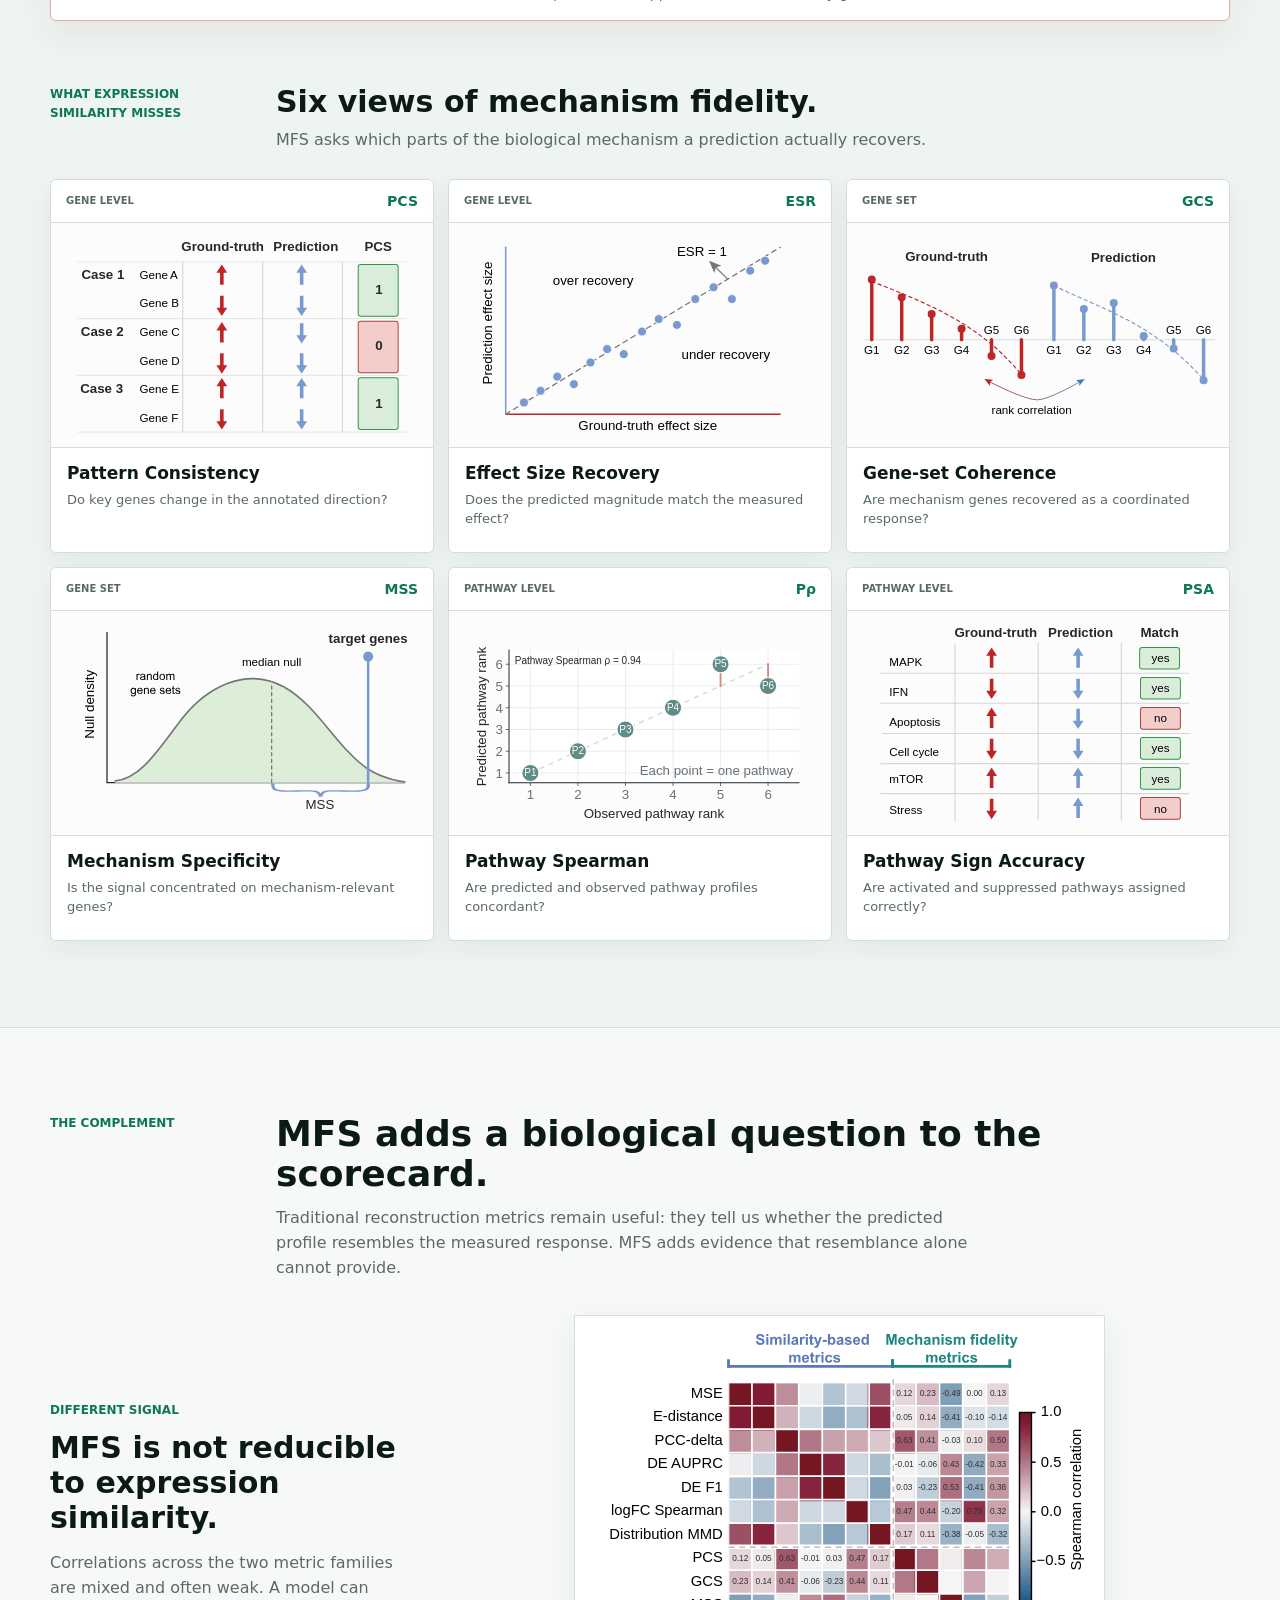
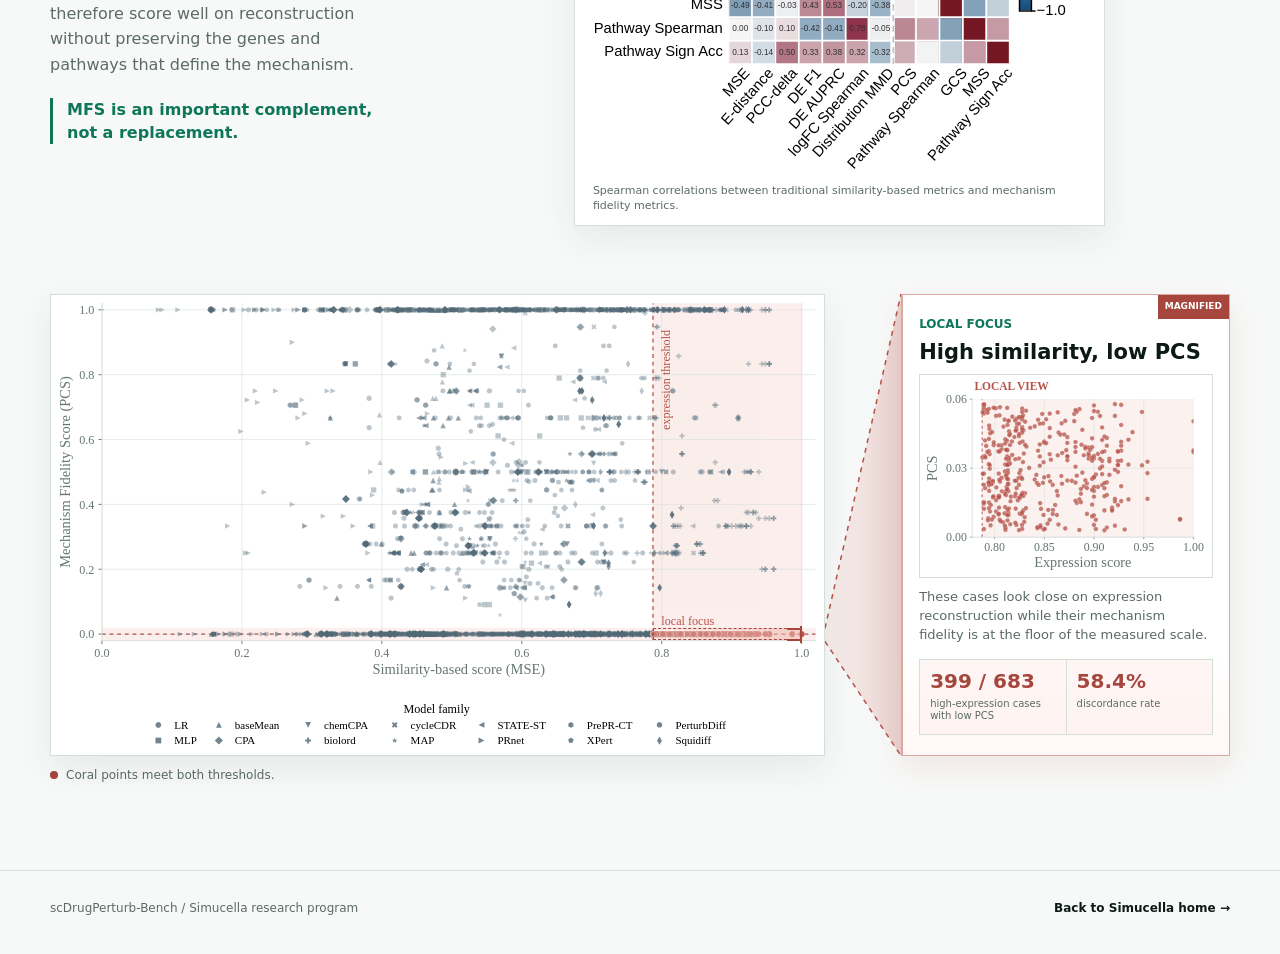
==== commit f289b88f: "Fix paper title" ====
--- a/paper.html
+++ b/paper.html
@@ -5,10 +5,10 @@
   <meta name="viewport" content="width=device-width, initial-scale=1">
   <meta name="description" content="This virtual cell benchmark evaluates drug perturbation prediction models and gene perturbation prediction models against literature-curated mechanism evidence.">
   <meta name="keywords" content="virtual cell, virtual cell dataset, perturbation prediction model, gene perturbation prediction model, drug perturbation prediction model, virtual cell benchmark">
-  <meta property="og:title" content="Systematic benchmarking reveals limited recovery of drug-response mechanisms in single-cell perturbation models | Virtual Cell Benchmark | Simucella">
+  <meta property="og:title" content="A mechanism-annotated benchmark reveals limited fidelity to drug-response signatures in single-cell perturbation models | Virtual Cell Benchmark | Simucella">
   <meta property="og:description" content="This virtual cell benchmark evaluates drug perturbation prediction models and gene perturbation prediction models against literature-curated mechanism evidence.">
   <meta property="og:image" content="assets/pcs-mse-main.png">
-  <title>Systematic benchmarking reveals limited recovery of drug-response mechanisms in single-cell perturbation models | Virtual Cell Benchmark | Simucella</title>
+  <title>A mechanism-annotated benchmark reveals limited fidelity to drug-response signatures in single-cell perturbation models | Virtual Cell Benchmark | Simucella</title>
   <link rel="stylesheet" href="paper.css?v=20260818-1">
 </head>
 <body>
@@ -29,11 +29,10 @@
     <section class="paper-hero">
       <div class="paper-hero-inner">
         <div class="paper-eyebrow">scDrugPerturb-Bench / Research paper</div>
-        <h1>Systematic benchmarking reveals limited recovery of drug-response mechanisms in single-cell perturbation models</h1>
+        <h1>A mechanism-annotated benchmark reveals limited fidelity to drug-response signatures in single-cell perturbation models</h1>
         <p class="paper-deck"><strong>Expression reconstruction is not mechanism recovery.</strong> scDrugPerturb-Bench is a virtual cell benchmark that links matched control and drug-treated single-cell RNA-seq profiles to literature-curated directional key-gene evidence, testing whether virtual-cell models recover the genes, pathways and response specificity that make drug predictions biologically actionable.</p>
         <div class="paper-hero-actions">
           <a class="paper-action paper-action-primary" href="assets/scDrugPerturb-Bench-paper.pdf" target="_blank" rel="noopener noreferrer">Read the paper <span aria-hidden="true">&nearr;</span></a>
-          <a class="paper-action" href="#benchmark">Explore the benchmark <span aria-hidden="true">&darr;</span></a>
         </div>
         <div class="paper-hero-meta" aria-label="Project metadata"><span>Simucella research program</span><span>MindFlow.AI</span><span>Mechanism-aware evaluation</span></div>
       </div>
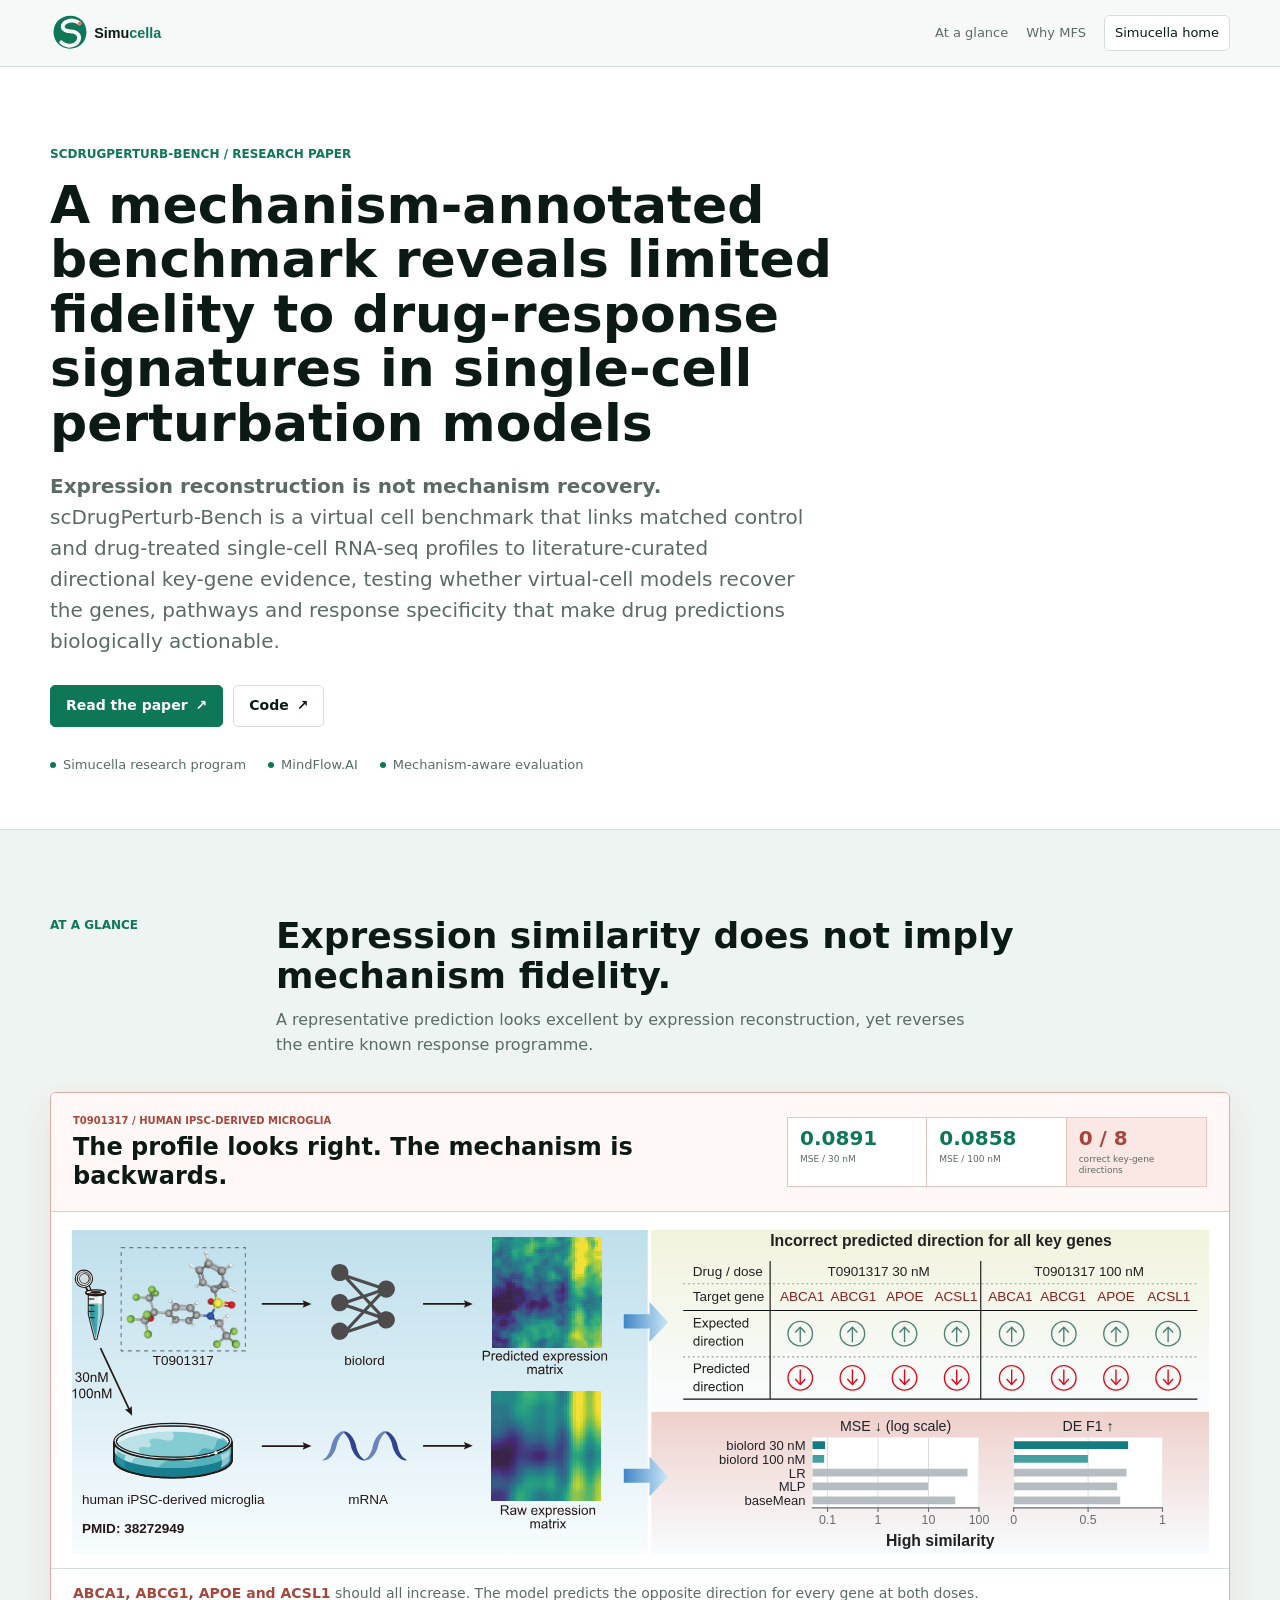
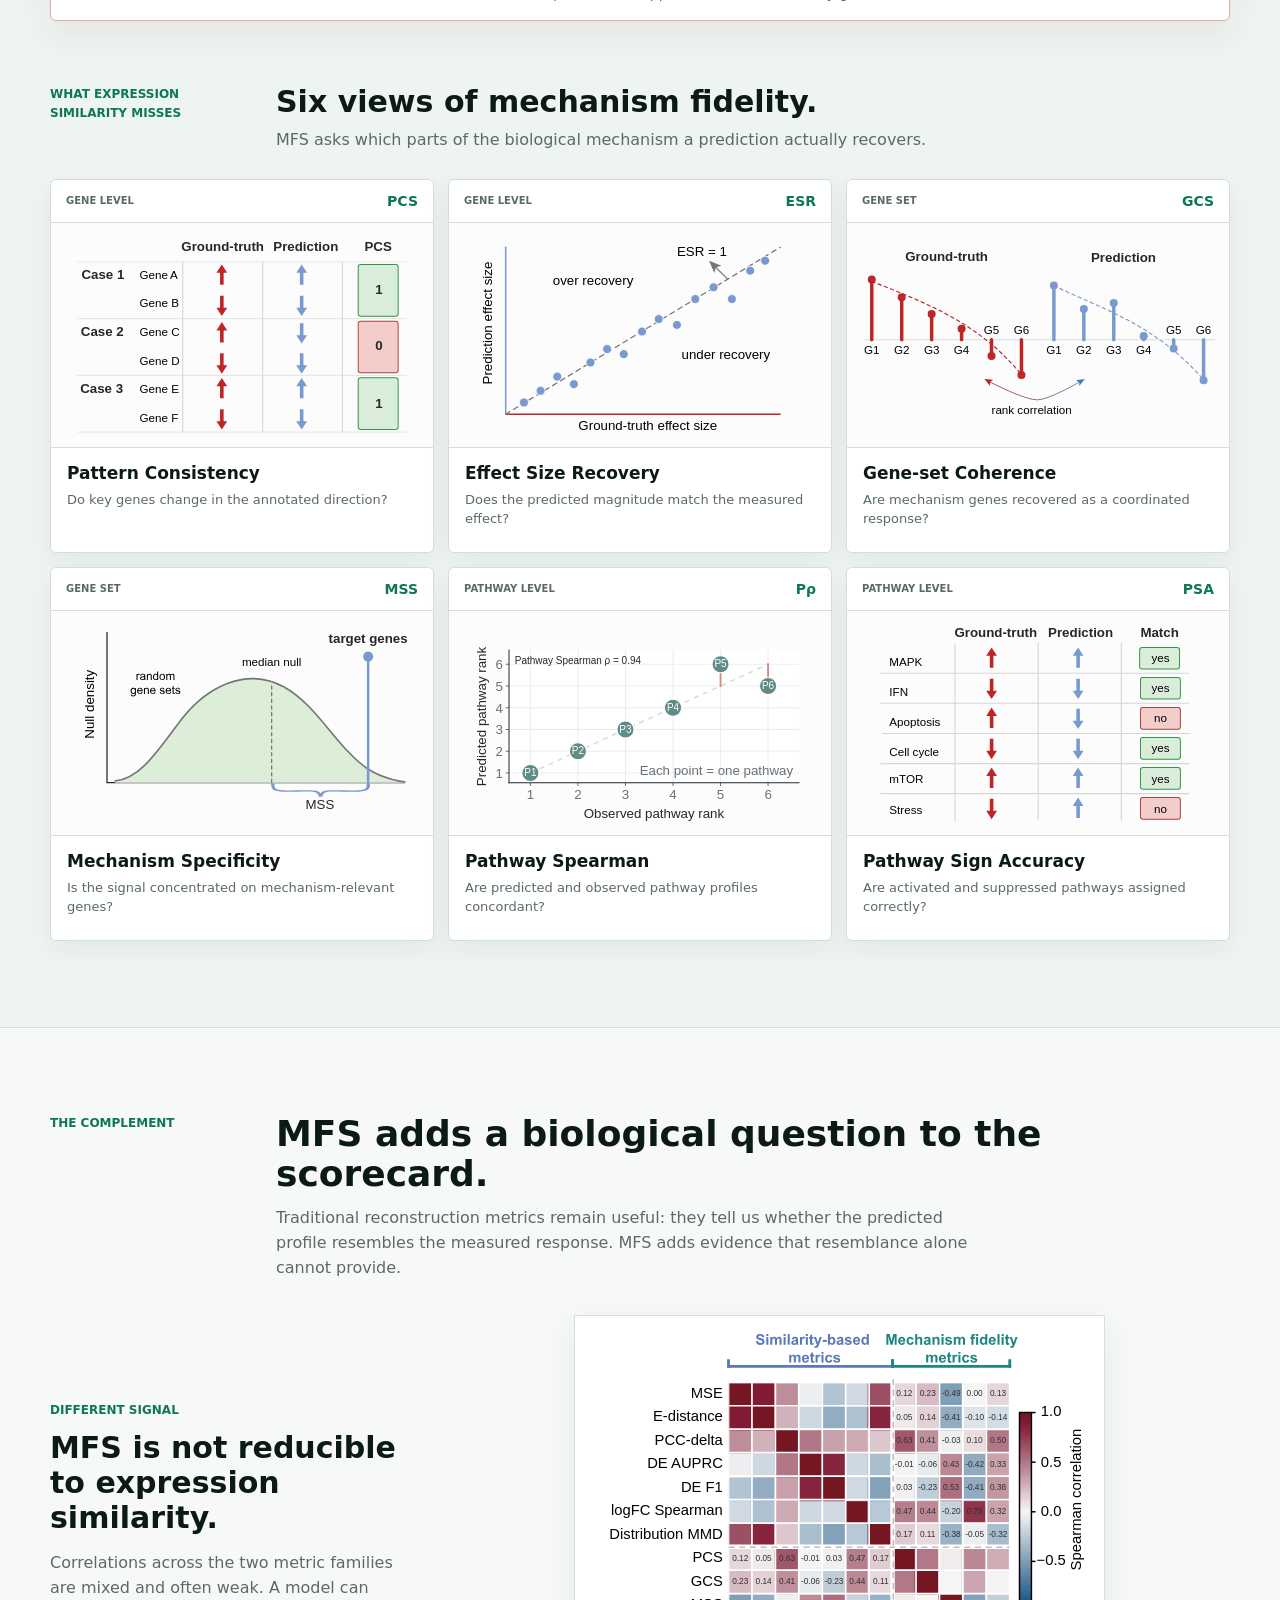
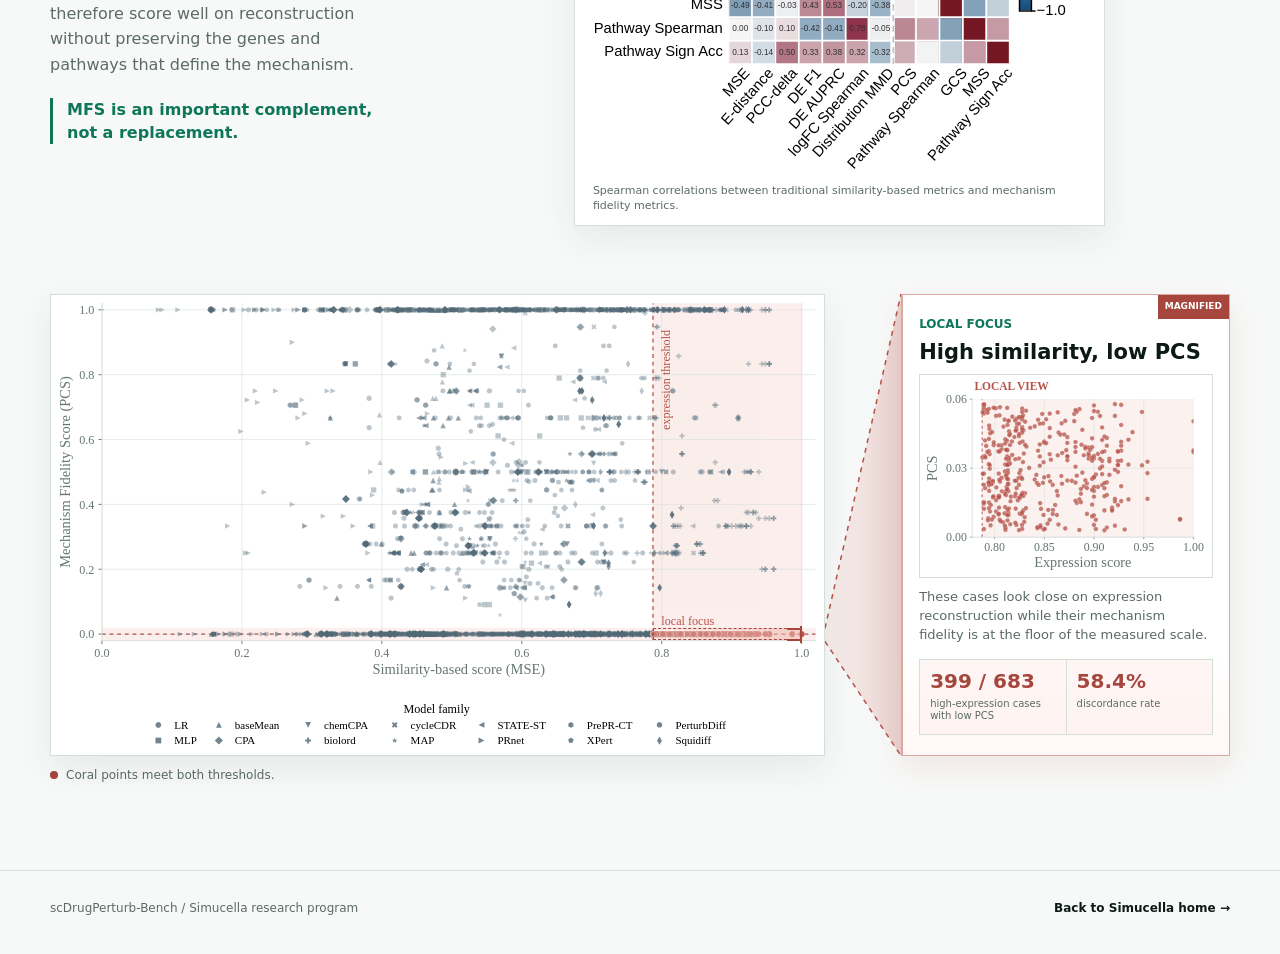
==== commit 17e9b03c: "Update code button" ====
--- a/paper.html
+++ b/paper.html
@@ -33,6 +33,7 @@
         <p class="paper-deck"><strong>Expression reconstruction is not mechanism recovery.</strong> scDrugPerturb-Bench is a virtual cell benchmark that links matched control and drug-treated single-cell RNA-seq profiles to literature-curated directional key-gene evidence, testing whether virtual-cell models recover the genes, pathways and response specificity that make drug predictions biologically actionable.</p>
         <div class="paper-hero-actions">
           <a class="paper-action paper-action-primary" href="assets/scDrugPerturb-Bench-paper.pdf" target="_blank" rel="noopener noreferrer">Read the paper <span aria-hidden="true">&nearr;</span></a>
+          <a class="paper-action" href="https://github.com/mindflow-cn/simucella" target="_blank" rel="noopener noreferrer">Code <span aria-hidden="true">&nearr;</span></a>
         </div>
         <div class="paper-hero-meta" aria-label="Project metadata"><span>Simucella research program</span><span>MindFlow.AI</span><span>Mechanism-aware evaluation</span></div>
       </div>
